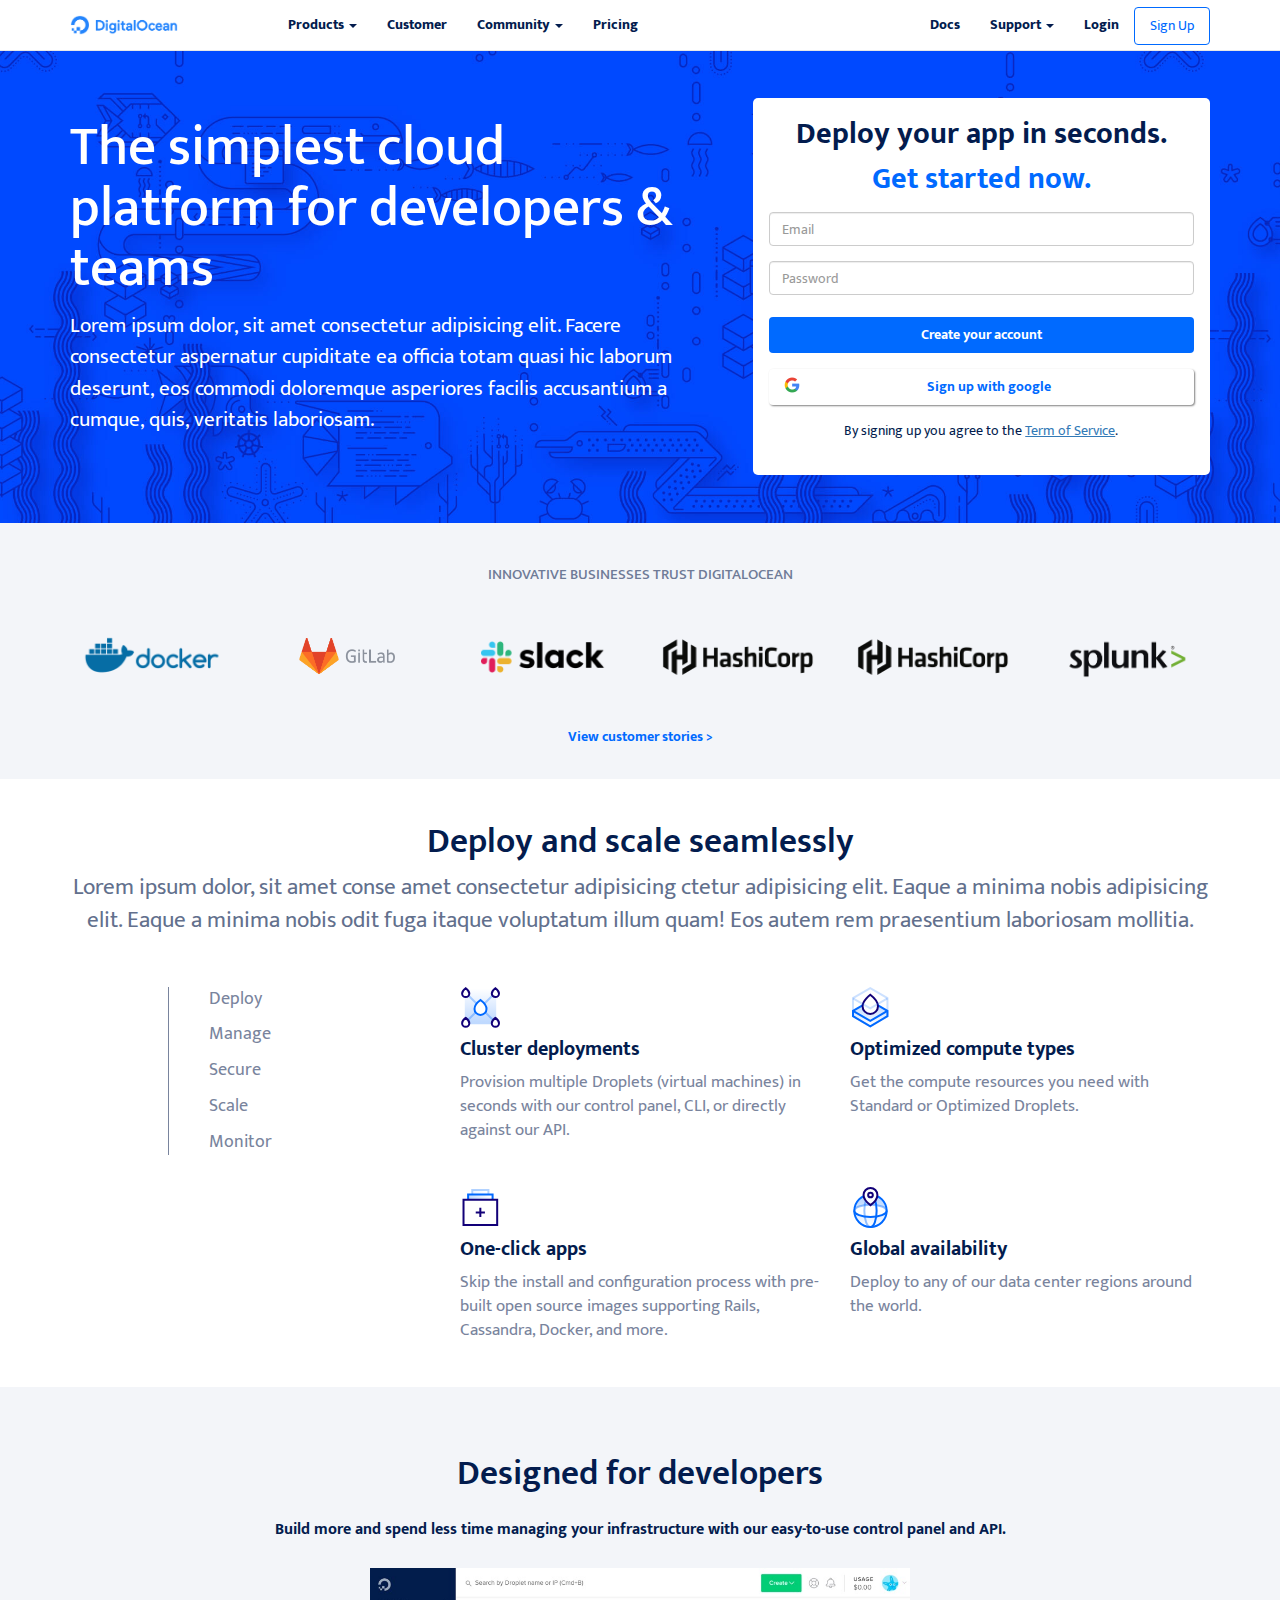
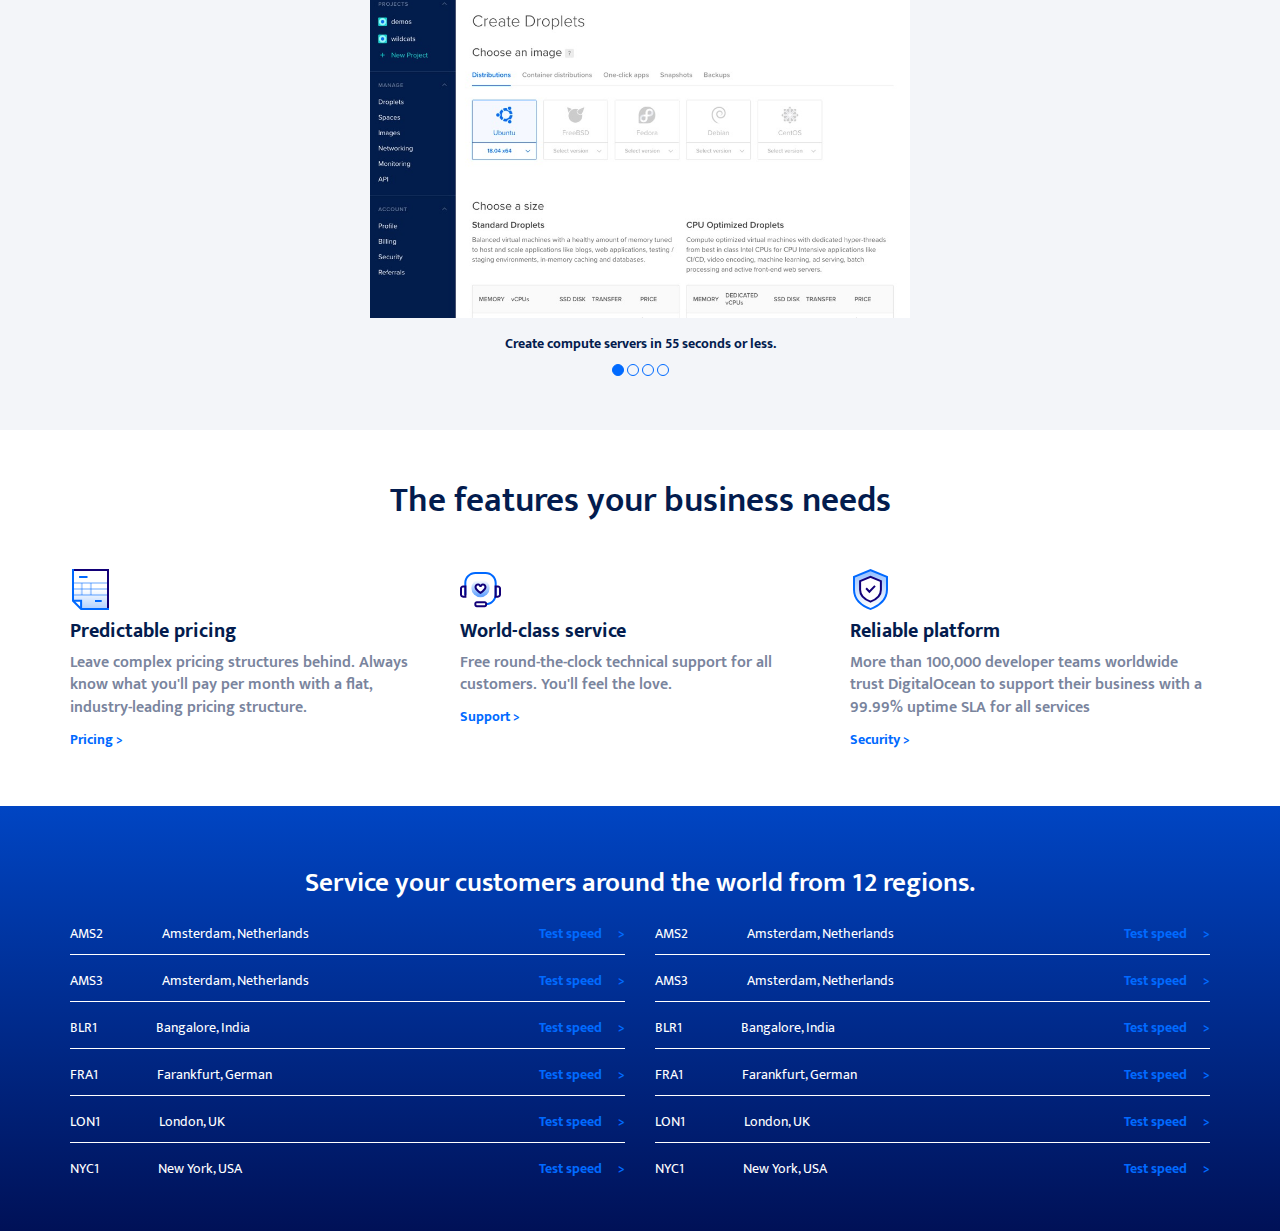
==== index-test.html @ f828090e "service table edit" ====
<!DOCTYPE html>
<html lang="en">
    <head>
        <meta charset="UTF-8">
        <meta http-equiv="X-UA-Compatible" content="IE=edge">
        <meta name="viewport" content="width=device-width, initial-scale=1.0">
        <!--google font-->
        <link rel="preconnect" href="https://fonts.gstatic.com">
        <link href="https://fonts.googleapis.com/css2?family=Mukta:wght@200;300;400;500;600;700;800&display=swap" rel="stylesheet">
        <!--font-awesome-->
        <link rel="stylesheet" href="https://cdnjs.cloudflare.com/ajax/libs/font-awesome/5.15.3/css/all.min.css" integrity="sha512-iBBXm8fW90+nuLcSKlbmrPcLa0OT92xO1BIsZ+ywDWZCvqsWgccV3gFoRBv0z+8dLJgyAHIhR35VZc2oM/gI1w==" crossorigin="anonymous" />
        <!-- Latest compiled and minified CSS -->
        <link rel="stylesheet" href="https://maxcdn.bootstrapcdn.com/bootstrap/3.3.7/css/bootstrap.min.css" integrity="sha384-BVYiiSIFeK1dGmJRAkycuHAHRg32OmUcww7on3RYdg4Va+PmSTsz/K68vbdEjh4u" crossorigin="anonymous">
        <!--css-->
        <link rel="stylesheet" href="./css/test.css">
        <title>test-ocean</title>
    </head>
    <body>
        <nav class="navbar navbar-default navbar-fixed-top">
            <div class="container">
              <!-- Brand and toggle get grouped for better mobile display -->
              <div class="navbar-header">
                <button type="button" class="navbar-toggle collapsed" data-toggle="collapse" data-target="#bs-example-navbar-collapse-1" aria-expanded="false">
                  <span class="sr-only">Toggle navigation</span>
                  <span class="icon-bar"></span>
                  <span class="icon-bar"></span>
                  <span class="icon-bar"></span>
                </button>
                <a class="navbar-brand" href="#">
                    <img src="./img/logo.png" alt="">
                </a>
              </div>
          
              <!-- Collect the nav links, forms, and other content for toggling -->
              <div class="collapse navbar-collapse" id="bs-example-navbar-collapse-1">
                <ul id="link-mid" class="nav navbar-nav">
                    <li class="dropdown">
                        <a href="#" class="dropdown-toggle" data-toggle="dropdown" role="button" aria-haspopup="true" aria-expanded="false">Products <span class="caret"></span></a>
                        <ul class="dropdown-menu">
                          <li><a href="#">Action</a></li>
                          <li><a href="#">Another action</a></li>
                          <li><a href="#">Something else here</a></li>
                          <li role="separator" class="divider"></li>
                          <li><a href="#">Separated link</a></li>
                          <li role="separator" class="divider"></li>
                          <li><a href="#">One more separated link</a></li>
                        </ul>
                      </li>
                  <li>
                      <a href="#">Customer</a>
                 </li>
                 <li class="dropdown">
                    <a href="#" class="dropdown-toggle" data-toggle="dropdown" role="button" aria-haspopup="true" aria-expanded="false">Community <span class="caret"></span></a>
                    <ul class="dropdown-menu">
                      <li><a href="#">Action</a></li>
                      <li><a href="#">Another action</a></li>
                      <li><a href="#">Something else here</a></li>
                      <li role="separator" class="divider"></li>
                      <li><a href="#">Separated link</a></li>
                      <li role="separator" class="divider"></li>
                      <li><a href="#">One more separated link</a></li>
                    </ul>
                  </li>
                  <li>
                      <a href="#">Pricing</a>
                  </li>
                  
                </ul>
                <form class="navbar-form navbar-left">
                  
                    
                </form>
                <ul class="nav navbar-nav navbar-right">
                  <li><a href="#">Docs</a></li>
                  <li class="dropdown">
                    <a href="#" class="dropdown-toggle" data-toggle="dropdown" role="button" aria-haspopup="true" aria-expanded="false">Support <span class="caret"></span></a>
                    <ul class="dropdown-menu">
                      <li><a href="#">Action</a></li>
                      <li><a href="#">Another action</a></li>
                      <li><a href="#">Something else here</a></li>
                      <li role="separator" class="divider"></li>
                      <li><a href="#">Separated link</a></li>
                    </ul>
                    <li><a href="#">Login</a></li>
                  </li>
                  <li>
                      <a class="btn my_btn" href="#">Sign Up</a>
                  </li>
                </ul>
              </div><!-- /.navbar-collapse -->
            </div><!-- /.container-fluid -->
          </nav>
        <!--/nav-->

         <!--jumbotron-->
        <div id="banner_home">
            <div class="container">
                <div class="row">
                    <div id="heading_jumbo" class="col-xs-12 col-sm-7">
                        <h1>The simplest cloud platform for developers & teams</h1>
                        <p>Lorem ipsum dolor, sit amet consectetur adipisicing elit. Facere consectetur aspernatur cupiditate ea officia totam quasi hic laborum deserunt, eos commodi doloremque asperiores facilis accusantium a cumque, quis, veritatis laboriosam.</p>
                    </div>
                    <div class="col-xs-12 col-sm-5">
                        <div class="small_form text-center">
                            <h4>Deploy your app in seconds.<br>
                                <span class="lgt_blue"> Get started now.</span>
                            </h4>
                        <form action="#" >
                          <div class="form-group">
                            <input type="email" class="form-control" id="exampleInputEmail1" placeholder="Email">
                          </div>
                          <div class="form-group">
                            <input type="password" class="form-control" id="exampleInputPassword1" placeholder="Password">
                          </div>
                          <div>
                            <a class="btn btn_form btn_account" href="#">Create your account</a>
                          </div>
                          <div>
                            <a class="btn btn_form btn_google" href="#"> 
                            <img src="./img/google-icon.png" alt="">Sign up with google</a>
                          </div>
                          <p>By signing up you agree to the <a href="#" class="term">Term of Service</a>.</p>
                        </form>
                        </div>
                    </div>
                </div>
            </div>
        </div>
        <!--/jumbotron-->

         <!--logos-->
        <div class="logo">
            <div class="container text-center">
              <h3>Innovative businesses trust DigitalOcean</h3>
              <div class="row">
                <div class="col-xs-6 col-md-2">
                  <img src="./img/docker.svg" alt="docker logo">
                </div>
                <div class="col-xs-6 col-md-2">
                  <img src="./img/gitlab.svg" alt="gitlab logo">
                </div>
                <div class="col-xs-6 col-md-2">
                  <img src="./img/slack.svg" alt="slack logo">
                </div>
                <div class="col-xs-6 col-md-2">
                  <img src="./img/hashicorp.svg" alt="hashicorp logo">
                </div>
                <div class="col-xs-6 col-md-2">
                  <img src="./img/hashicorp.svg" alt="hashicorp logo">
                </div>
                <div class="col-xs-6 col-md-2">
                  <img src="./img/splunk.svg" alt="gitlab logo">
                </div>
                <div class="col-xs-12">
                  <a class="lgt_blue">View customer stories &#62;</a>
                </div>
              </div> <!-- /.row -->
            </div> <!-- /.container -->
        </div> <!-- /.logos -->

    <!--/header-->

    <!--main-->

        <!--deploy-->
        <section class="container deploy">
            <h2 class="text-center">Deploy and scale seamlessly</h2>
            <p class="subhead text-center">Lorem ipsum dolor, sit amet conse amet consectetur adipisicing ctetur adipisicing elit. Eaque a minima nobis adipisicing elit. Eaque a minima nobis odit fuga itaque voluptatum illum quam! Eos autem rem praesentium laboriosam mollitia.</p>
            
              <div class="row">
                <div class="col-md-3 col-md-offset-1">
                  <div class="row">
                    <div class="col-xs-12 col-md-4">
                      <ul class="deploy_list">
                        <li>
                          <p>Deploy</p>
                        </li>
                        <li>
                          <p>Manage</p>
                        </li>
                        <li>
                          <p>Secure</p>
                        </li>
                        <li>
                          <p>Scale</p>
                        </li>
                        <li>
                          <p>Monitor</p>
                        </li>
                      </ul>
                     </div> <!--ul-->
                  </div>
                </div> <!--col4-->
                <div class="col-md-8 dep_four_content">
                    <div class="row">
                      <div class="col-xs-12 col-md-6 dep_four_item">
                        <img src="./img/cluster-deploy.svg" alt="cluster deploy"> 
                        <h5>Cluster deployments</h5>
                        <p>Provision multiple Droplets (virtual machines) in seconds with our control panel, CLI, or directly against our API.</p>
                      </div>
                      <div class="col-xs-12 col-md-6 dep_four_item">
                        <img src="./img/optimized-compute.svg" alt="optimmized computed"> 
                        <h5>Optimized compute types</h5>
                        <p>Get the compute resources you need with Standard or Optimized Droplets.</p>
                      </div>
                      <div class="col-xs-12 col-md-6 dep_four_item">
                        <img src="./img/one-click.svg" alt="one click apps"> 
                        <h5>One-click apps</h5>
                        <p>Skip the install and configuration process with pre-built open source images supporting Rails, Cassandra, Docker, and more.</p>
                      </div>
                      <div class="col-xs-12 col-md-6 dep_four_item">
                        <img src="./img/global.svg" alt="global">
                        <h5>Global availability</h5>
                        <p>Deploy to any of our data center regions around the world.</p>
                      </div>
                    </div>
                </div>
                 
                </div> <!-- /.row big-->
        </section>
        <!-- /.deploy-->

        <!--designers-->
        <div class="designer">
          <section class="container">
            <div class="text-center">
              <h2>Designed for developers</h2>
              <p class="subhead">Build more and spend less time managing your infrastructure with our easy-to-use control panel and API. 
              </p>
              <div class="chevron">
                <figure>
                  <span class="my_chevron chev_lft"><i class="fas fa-chevron-left"></i></span>
                  <img src="./img/slide.jpg" alt="screen-shot">
                  <span class="my_chevron chev_rgt"><i class="fas fa-chevron-right"></i></span>
                  <figcaption>
                       Create compute servers in 55 seconds or less.
                  </figcaption>
                </figure>
              </div>
              <div class="carousel_dots">
                <span class="dot dot_full"></span>
                <span class="dot"></span>
                <span class="dot"></span>
                <span class="dot"></span>
              </div>
            </div>
          </section>
        </div>
        <!-- /.designers-->

        <!--features-->
        <div class="feature_business">
          <section class="container">
            <h2>The features your business needs</h2>
            <div class="row">
              <div class="col-xs-12 col-sm-4 business_item">
                <img src="./img/pred-pricing.svg" alt="pricing">
                <h5>Predictable pricing</h5>
                <p>Leave complex pricing structures behind. Always know what you'll pay per month with a flat, industry-leading pricing structure.</p>
                <a class="lgt_blue">Pricing &#62;</a>
              </div>
              <div class="col-xs-12 col-sm-4 business_item">
                <img src="./img/world-class.svg" alt="support">
                <h5>World-class service</h5>
                <p>Free round-the-clock technical support for all customers. You'll feel the love.</p>
                <a class="lgt_blue">Support &#62;</a>
              </div>
              <div class="col-xs-12 col-sm-4 business_item">
                <img src="./img/reliable-platform.svg" alt="shield">
                <h5>Reliable platform</h5>
                <p>More than 100,000 developer teams worldwide trust DigitalOcean to support their business with a 99.99% uptime SLA for all services</p>
                <a class="lgt_blue">Security &#62;</a>
              </div>
            </div>
          </section>
        </div>
        <!--features-->

        <!--service-->
        <div class="service_table">
          <h2 class="text-center">Service your customers around the world from 12 regions.</h2>
          <section class="container">
            <div class="row">
              <div class="col-xs-12 col-md-6"> 
                  <div class="line_table">
                    <p>Ams2</p>
                    <p>Amsterdam, Netherlands</p>
                    <a href="#" class="lgt_blue">Test speed<span class="padd_left_16">&#62;</span></a>
                </div>
                <div class="line_table">
                  <p>Ams3</p>
                  <p>Amsterdam, Netherlands</p>
                  <a href="#" class="lgt_blue">Test speed<span class="padd_left_16">&#62;</span></a>
                </div>
                <div class="line_table">
                  <p>blr1</p>
                  <p>Bangalore, India</p>
                  <a href="#" class="lgt_blue">Test speed<span class="padd_left_16">&#62;</span></a>
                </div>
                <div class="line_table">
                  <p>fra1</p>
                  <p>Farankfurt, German</p>
                  <a href="#" class="lgt_blue">Test speed<span class="padd_left_16">&#62;</span></a>
                </div>
                <div class="line_table">
                  <p>lon1</p>
                  <p>London, UK</p>
                  <a href="#" class="lgt_blue">Test speed<span class="padd_left_16">&#62;</span></a>
                </div>
                <div class="line_table">
                  <p>nyc1</p>
                  <p>New York, USA</p>
                  <a href="#" class="lgt_blue">Test speed<span class="padd_left_16">&#62;</span></a>
                </div>
              </div> <!--col table-->
              <div class="col-xs-12 col-md-6"> 
                  <div class="line_table second_table">
                      <p>Ams2</p>
                      <p>Amsterdam, Netherlands</p>
                      <a href="#" class="lgt_blue">Test speed<span class="padd_left_16">&#62;</span></a>
                  </div>
                  <div class="line_table">
                    <p>Ams3</p>
                    <p>Amsterdam, Netherlands</p>
                    <a href="#" class="lgt_blue">Test speed<span class="padd_left_16">&#62;</span></a>
                  </div>
                  <div class="line_table">
                    <p>blr1</p>
                    <p>Bangalore, India</p>
                    <a href="#" class="lgt_blue">Test speed<span class="padd_left_16">&#62;</span></a>
                  </div>
                  <div class="line_table">
                    <p>fra1</p>
                    <p>Farankfurt, German</p>
                    <a href="#" class="lgt_blue">Test speed<span class="padd_left_16">&#62;</span></a>
                  </div>
                  <div class="line_table">
                    <p>lon1</p>
                    <p>London, UK</p>
                    <a href="#" class="lgt_blue">Test speed<span class="padd_left_16">&#62;</span></a>
                  </div>
                  <div class="line_table">
                    <p>nyc1</p>
                    <p>New York, USA</p>
                    <a href="#" class="lgt_blue">Test speed<span class="padd_left_16">&#62;</span></a>
                  </div>
            </div> <!--col table-->
            </div> <!-- /.row-->
          </section> <!-- section container-->
        </div>  <!-- ./service -->

        <!--development-->
        <section>
            
        </section>
        <!--development-->

         <!--last cta-->
        <section>
            
        </section>
        <!--lat cta-->

    <!--main-->
    
    <!--footer-->
        <section>
         
        </section>
    <!--footer-->
        
        <!-- jQuery (necessary for Bootstrap's JavaScript plugins) -->
        <script src="https://ajax.googleapis.com/ajax/libs/jquery/1.12.4/jquery.min.js"></script>
        <!-- Latest compiled and minified JavaScript -->
        <script src="https://maxcdn.bootstrapcdn.com/bootstrap/3.3.7/js/bootstrap.min.js" integrity="sha384-Tc5IQib027qvyjSMfHjOMaLkfuWVxZxUPnCJA7l2mCWNIpG9mGCD8wGNIcPD7Txa" crossorigin="anonymous"></script>
    </body>
</html>
---- css/test.css ----
body {
    font-family: 'Mukta', sans-serif;
}
/*nav bar*/
.navbar-default {
    background-color: #ffffff;
    /* border-color: #031C4E; debug */
    color: #031C4E;
    font-weight: 800;
}
.navbar-default .navbar-nav>li>a {
    color: #031C4E;
}
.navbar-nav {
    margin: 0 0;
}
.navbar-brand img {
    height: 100%;
}
#link-mid {
    margin-left: 0; /*soluzine da rivedere*/
}
/* repeted in @media query to get hamburger icon styled */
.navbar-fixed-bottom .navbar-collapse, .navbar-fixed-top .navbar-collapse {
    max-height: 540px;
}
.navbar-default .navbar-toggle .icon-bar {
    background-color: #006AFF;
}
.navbar-default .navbar-toggle {
    border-color: transparent;
}
/* button nav-bar */
.btn {
    color: #006AFF !important;
    border: 1px solid #006AFF;
    padding: 8px 15px !important;
    margin-top: 7px;
}
/*jumbotron*/
#banner_home {
    height: 100%;
    padding: 48px 0;
    margin-top: 50px;
    background-image: url('../img/bg-banner-home.jpg');
    background-position: center;
    background-size: cover;
}
/* small form */
.small_form {      
    /* height: 375px; debug*/
    border-radius: 5px;
    padding: 4px 16px 24px;
    background-color: #ffffff;
    color: #031C4E;
}
.small_form h4 {
    font-size: 30px;
    font-weight: 700;
    line-height: 150%;
}
.small_form img {
    height: 16px;
    float: left;
}
.btn_form {
    width: 100%;
    font-weight: 700;
    border: 0;
}
.btn_account {
    background-color: #006AFF;
    color: #ffffff !important;
}
.btn_google {
    margin: 16px 0;
    color: #636363;
    box-shadow: 1px 1px 2px gray;
}
.lgt_blue {
    font-weight: 700;
    color: #006AFF;
}
.term {
    text-decoration: underline;
}
/*title jumbotron*/
#heading_jumbo {
    color: #ffffff;
}
#heading_jumbo h1{
    font-size: 40px;
}
#heading_jumbo p {
    font-size: 20px;
}
/*logos area*/
.logo {
    background-color: #F3F5F9;
}
.logo h3 {
    font-size: 15px;
    letter-spacing: 1%;
    padding: 24px 0;
    text-transform: uppercase;
    color: #6F7B97;
}
.logo .container .row a {
    display: block;
    padding: 32px 0;
}

/*MAIN*/

/* Deploy area */
.deploy h2 {
    padding-top: 24px;
    color: #031C4E;
    font-size: 35px;
    font-weight: 600;
}
p.subhead {
    color: #62708D;
    font-size: 19px;
}
/* deploy list */
.deploy_list {
    margin-top: 40px;
    list-style: none;
    border-left: 1px solid #79849D;
    /* margin-left: -40px; */
}
.deploy_list p {
    font-size: 18px;
    color: #79849D;
}
/* dep four content */
.dep_four_content {
    margin-top: 40px;
}
.dep_four_item {
    min-height: 200px;
}
.dep_four_item h5{
    font-size: 18px;
    font-weight: 700;
    color: #031C4E;
}
.dep_four_item p{
    font-size: 14px;
    color: #79849D;
}

/* designers */
.designer {
    background-color: #F3F5F9;
    padding: 48px 0;
}
.designer h2 {
    padding: 24px 0;
    color: #031C4E;
    font-size: 35px;
    font-weight: 600;
}
.designer img {
    height: 200px;
    margin-bottom: 16px;
}
.designer p {
    padding-bottom: 80px;
    color: #031C4E;
    font-weight: 700;
}
.designer figcaption {
    color: #031C4E;
    font-weight: 700;
    padding-bottom: 80px;
}
.dot {
    display: none;
}
/* .dot {
    display: inline-block;
    height: 12px;
    width: 12px;
    border: 1px solid #006AFF;
    border-radius: 50%;;
}
.dot_full {
    background-color: #006AFF;
} */
/* chevron */
.my_chevron {
    display: none;
}
/*FEATURE BUSINESS AREA*/
.feature_business {
    padding: 32px 0;
}
.feature_business h2 {
    text-align: center;
    margin-bottom: 24px;
    color: #031C4E;
    font-size: 35px;
    font-weight: 600;
}
.feature_business h5 {
    font-size: 18px;
    font-weight: 700;
    color: #031C4E;
}
.feature_business p{
    font-size: 14px;
    font-weight: 600;
    color: #79849D;
}
.business_item {
    margin: 24px 0;
}
/* SERVICE TABLE AREA */
.service_table {
    /*height: 800px;  debug */
    padding: 42px 0;
    background: linear-gradient(#0045C3, #001157);
}
.service_table h2 {
    color: #ffffff;
    font-size: 27px;
    font-weight: 600;
}
.line_table {
    color: #ffffff;
    border-bottom: 1px solid #ffffff;
    margin-top: 16px;
}
.line_table p {
    display: inline-block;
}
.line_table p:first-child {
    text-transform: uppercase;
    margin-right: 10%; 
}
.line_table a {
    float: right;
}
.line_table a:hover {
    text-decoration: none;
    color: #ffffff;
    border-bottom: 1px solid #ffffff;
}
.padd_left_16 {
    padding-left: 16px;
}
.line_table:last-child {
    border-bottom: 0;
}
.second_table {
    margin-top: 48px;
}



/* Small devices (tablets, 768px and up) */ 
@media screen and (min-width:768px) {
    
} 

/* Medium devices (desktops, 992px or less) */
@media screen and (min-width:769px) and (max-width:992px) {
    /*copy-paste*/
    .navbar-header {
        float: none;
    }
    .navbar-left,.navbar-right {
        float: none !important;
    }
    .navbar-toggle {
        display: block;
    }
    .navbar-collapse {
        border-top: 1px solid transparent;
        box-shadow: inset 0 1px 0 rgba(255,255,255,0.1);
    }
    .navbar-fixed-top {
		top: 0;
		border-width: 0 0 1px;
	}
    .navbar-collapse.collapse {
        display: none!important;
    }
    .navbar-nav {
        float: none!important;
		margin-top: 7.5px;
	}
	.navbar-nav>li {
        float: none;
    }
    .navbar-nav>li>a {
        padding-top: 10px;
        padding-bottom: 10px;
    }
    .collapse.in{
  		display:block !important;
	}
    /*copy-paste*/
    /* my_edit */
    .navbar-fixed-bottom .navbar-collapse, .navbar-fixed-top .navbar-collapse {
        max-height: 540px;
    }
    .navbar-default .navbar-toggle .icon-bar {
        background-color: #006AFF;
    }
    .navbar-default .navbar-toggle {
        border-color: transparent;
    }
    #heading_jumbo h1{
        font-size: 40px;
        line-height: 150%;
    }
    #heading_jumbo p {
        font-size: 21px;
        line-height: 150%;
    }
    /*logo area heading*/
    .logo h3 {
        font-size: 17px;
        /* letter-spacing: 1% !important; non funziona */
    }
    /*MAIN*/

    /* Deploy area */
    .deploy h2 {
        font-size: 41px;
    }
    .deploy p.subhead {
        font-size: 23px;
    }
    .dep_four_item h5{
        font-size: 20px;
    }
    .dep_four_item p{
        font-size: 17px;
    }
    /*designer area*/
    .designer h2 {
        font-size: 41px;
    }
    .designer img {
        height: 300px;
    }
    .designer p {
        font-size: 23px;
    }
    .dot {
        display: inline-block;
        height: 12px;
        width: 12px;
        border: 1px solid #006AFF;
        border-radius: 50%;;
    }
    .dot_full {
        background-color: #006AFF;
    } 
    /* chevron */
    .my_chevron {
        display: inline-block;
        font-size: 32px;
    }
    .chev_lft {
        color:  #79849D;
        margin-right: 16px;
    }
    .chev_rgt {
        color: #031C4E;
        margin-left: 16px;
    }
    /*FEATURE BUSINESS AREA*/
    .feature_business h2 {
        font-size: 41px;
    }
    .feature_business h5 {
        font-size: 20px;
    }
    .feature_business p{
        font-size: 16px;
    }
}

/* Large devices (large desktops, 1200px and up) */
@media screen and (min-width:993px)  {

    #heading_jumbo h1{
        font-size: 55px;
    }
    #heading_jumbo p {
        font-size: 21px;
        line-height: 150%;
    }
    #link-mid {
        margin-left: 80px; /*soluzine da rivedere*/
    }
     /*logo area heading*/
     .logo h3 {
        font-size: 15px;
        /* letter-spacing: 2% !important; non funziona */   
    }
    /*MAIN*/

    /* Deploy area */
    .deploy h2 {
        font-size: 35px;
    }
    .deploy p.subhead {
        font-size: 23px;
    }
    .dep_four_item h5{
        font-size: 20px;
    }
    .dep_four_item p{
        font-size: 17px;
        color: #79849D;
    }
    /*designer area*/
    .designer h2 {
        padding: 0;
        font-size: 35px;
    }
    .designer img {
        height: 350px;
    }
    .designer p {
        padding: 16px;
        font-size: 16px;
    }
    .dot {
        display: inline-block;
        height: 12px;
        width: 12px;
        border: 1px solid #006AFF;
        border-radius: 50%;;
    }
    .dot_full {
        background-color: #006AFF;
    } 
    /* chevron */
    .my_chevron {
        display: inline-block;
        font-size: 36px;
    }
    .chev_lft {
        color:  #79849D;
        margin-right: 16px;
    }
    .chev_rgt {
        color: #031C4E;
        margin-left: 16px;
    }
    .designer figcaption {
        padding-bottom: 8px;
    }
    /*FEATURE BUSINESS AREA*/
    .feature_business h2 {
        font-size: 35px;
    }
    .feature_business h5 {
        font-size: 20px;
    }
    .feature_business p{
        font-size: 16px;
    }
    /* SERVICE TABLE AREA */
    .second_table {
    margin-top: 16px;
}
}
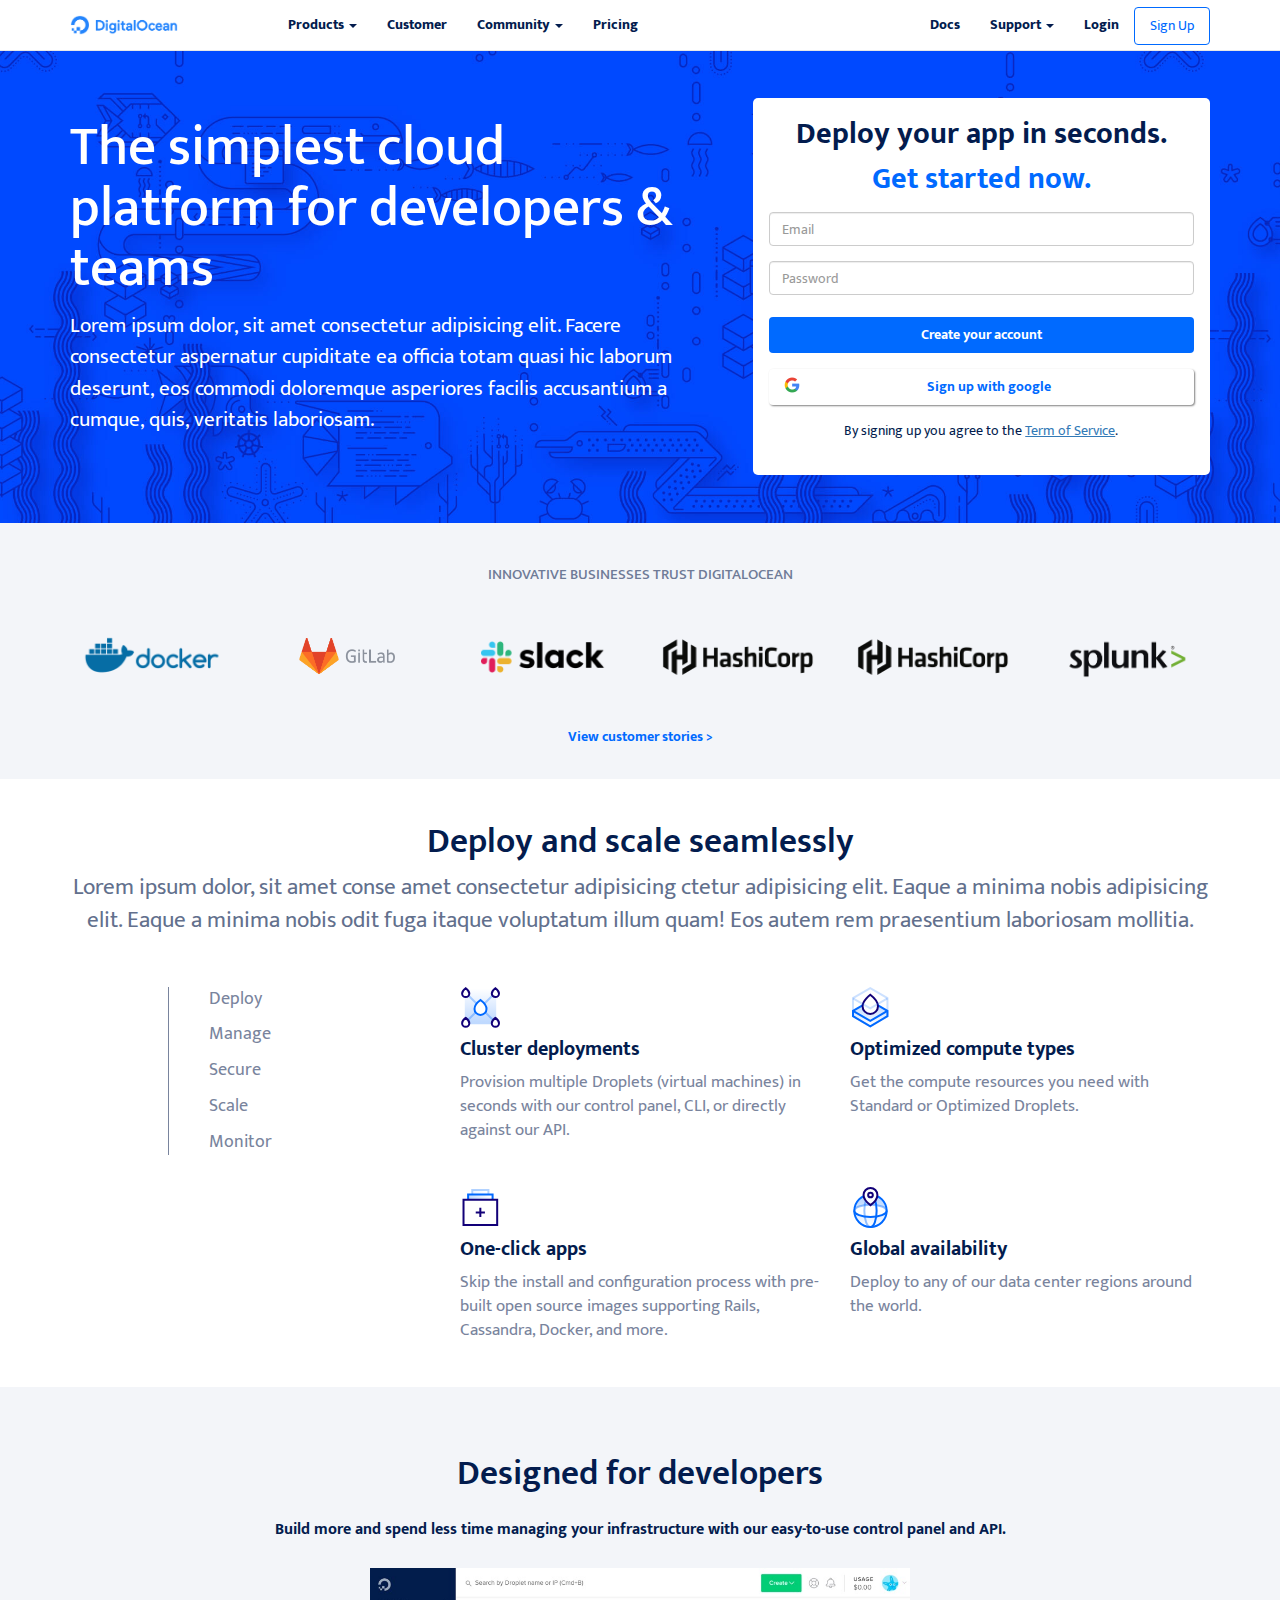
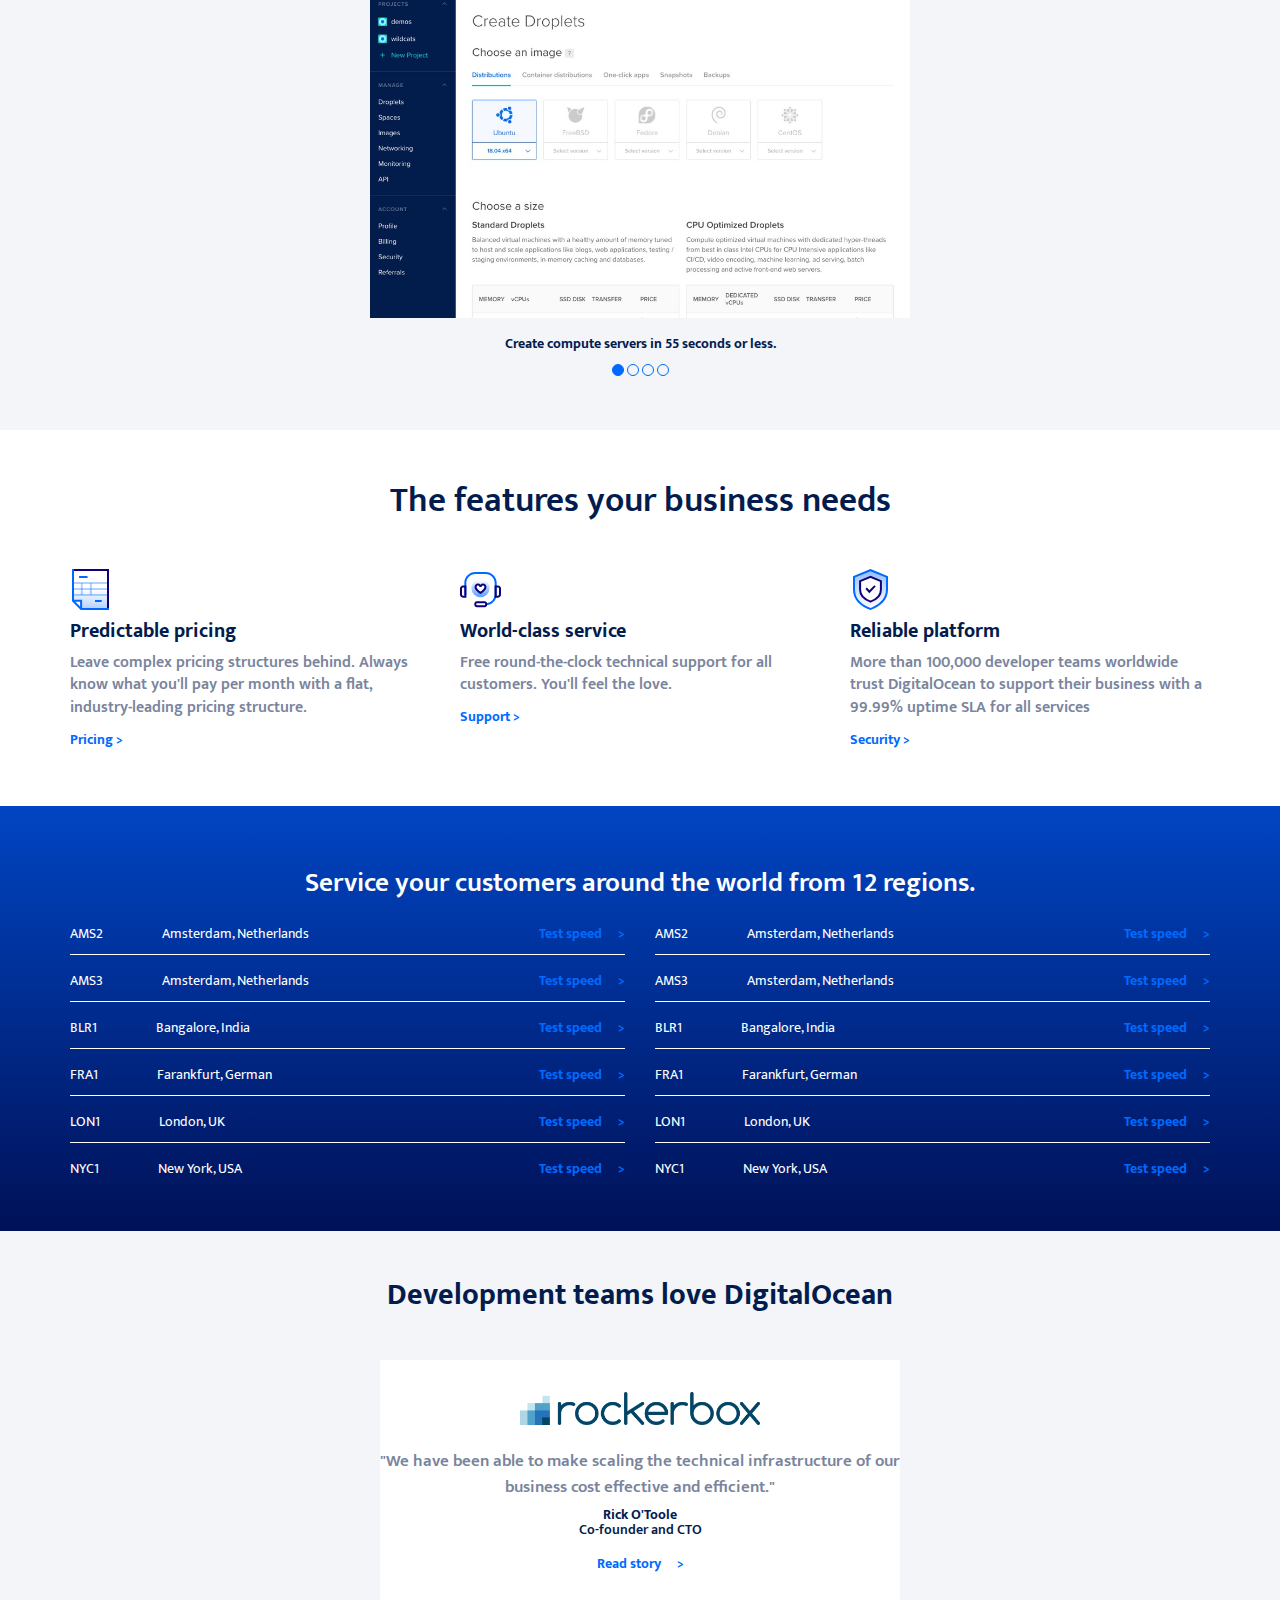
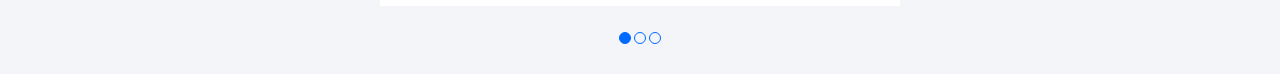
==== commit ed57d159: "development area chevron ok" ====
--- a/index-test.html
+++ b/index-test.html
@@ -350,10 +350,28 @@
         </div>  <!-- ./service -->
 
         <!--development-->
-        <section>
-            
+        <section class="development text-center">
+            <h2>Development teams love DigitalOcean</h2>
+            <div class="chevron">
+              <span class="my_chevron chev_lft"><i class="fas fa-chevron-left"></i></span>
+              <div class="square_w">
+                <img src="./img/rockerbox.png" alt="rockerbox logo">
+                <p class="cit">"We have been able to make scaling the technical infrastructure of our business cost effective and efficient."</p>
+                <p class="name"><strong>Rick O'Toole</strong></p>
+                <p class="role">Co-founder and CTO</p>
+                <a class="lgt_blue">Read story<span class="padd_left_16">&#62;</span></a>
+              </div>
+              <span class="my_chevron chev_rgt"><i class="fas fa-chevron-right"></i></span>
+            </div>
+            <div class="carousel_dots">
+              <span class="dot dot_full"></span>
+              <span class="dot"></span>
+              <span class="dot"></span>
+            </div>
         </section>
         <!--development-->
+
+ 
 
          <!--last cta-->
         <section>
--- a/css/test.css
+++ b/css/test.css
@@ -257,6 +257,66 @@
 .second_table {
     margin-top: 48px;
 }
+/* DEVELOPMENT */
+.development {
+    background-color: #F3F5F9; 
+}
+.development h2 {
+    font-size: 30px;
+    font-weight: 700;
+    color: #031C4E;
+    margin: 0;
+    padding: 48px 0;
+}
+.development .chevron {
+    margin: 0 auto;
+    display: inline-block;
+    vertical-align: middle;
+}
+.square_w {
+    width: 250px;
+    padding: 32px 0;
+    background-color: #ffffff;
+    display: inline-block;
+    vertical-align: middle;
+}
+.development img {
+    width: 240px;
+    margin-bottom: 24px;
+}
+.development p.cit {
+    font-size: 17px;
+    line-height: 150%;
+    font-weight: 600;
+    color: #79849D;
+}
+.development p.name {
+    color: #031C4E;
+    line-height: 10px;
+}
+.development p.role {
+    font-size: 14px;
+    color: #031C4E;
+    font-weight: 600;
+    line-height: 0;
+}
+.development a.lgt_blue {
+    display: block;
+    margin-top: 24px;
+}
+.development .carousel_dots {
+    padding: 24px 0;
+}
+.development .dot {
+    display: inline-block;
+    height: 12px;
+    width: 12px;
+    border: 1px solid #006AFF;
+    border-radius: 50%;
+}
+.dot_full {
+    background-color: #006AFF;
+} 
 
 
 
@@ -384,6 +444,10 @@
     .feature_business p{
         font-size: 16px;
     }
+    /* DEVELOPMENT */
+    .square_w {
+        width: 350px;
+    }
 }
 
 /* Large devices (large desktops, 1200px and up) */
@@ -437,7 +501,7 @@
         height: 12px;
         width: 12px;
         border: 1px solid #006AFF;
-        border-radius: 50%;;
+        border-radius: 50%;
     }
     .dot_full {
         background-color: #006AFF;
@@ -471,5 +535,9 @@
     /* SERVICE TABLE AREA */
     .second_table {
     margin-top: 16px;
-}
+    }
+      /* DEVELOPMENT */
+      .square_w {
+        width: 520px;
+    }
 }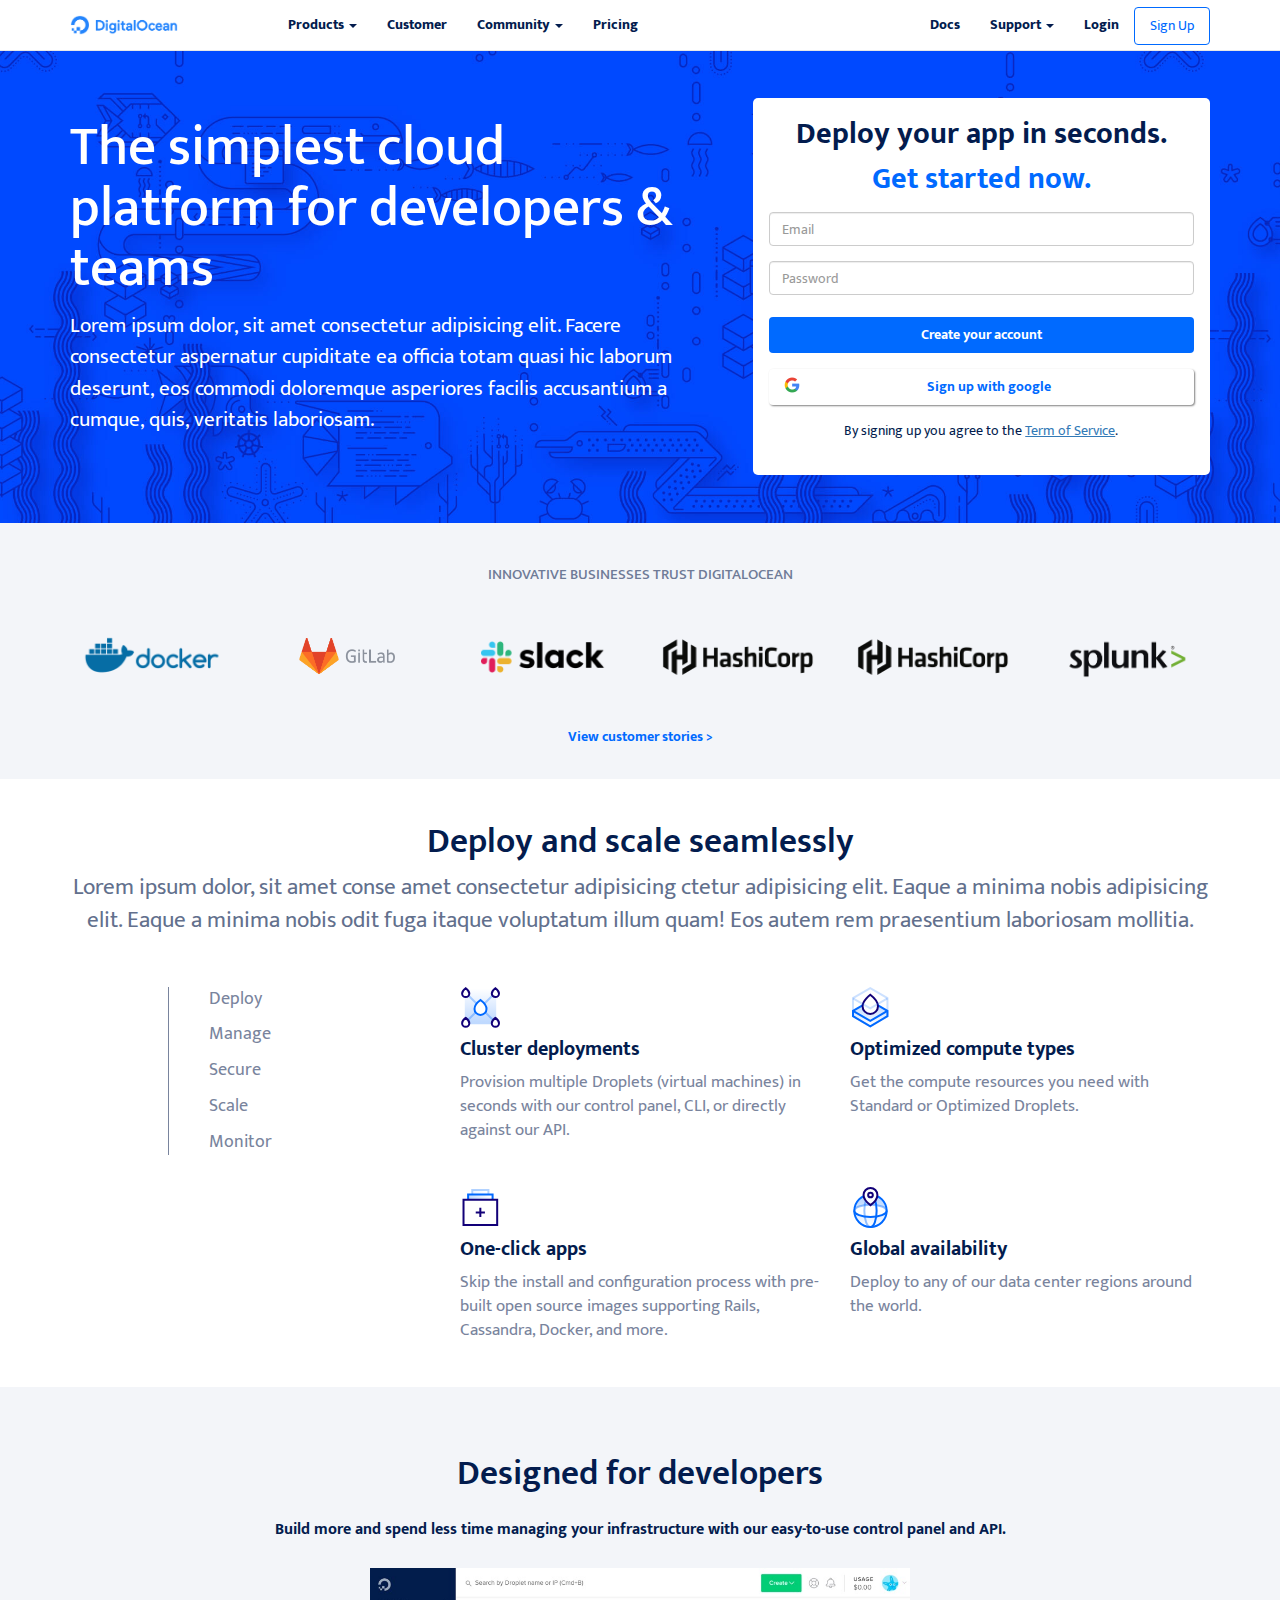
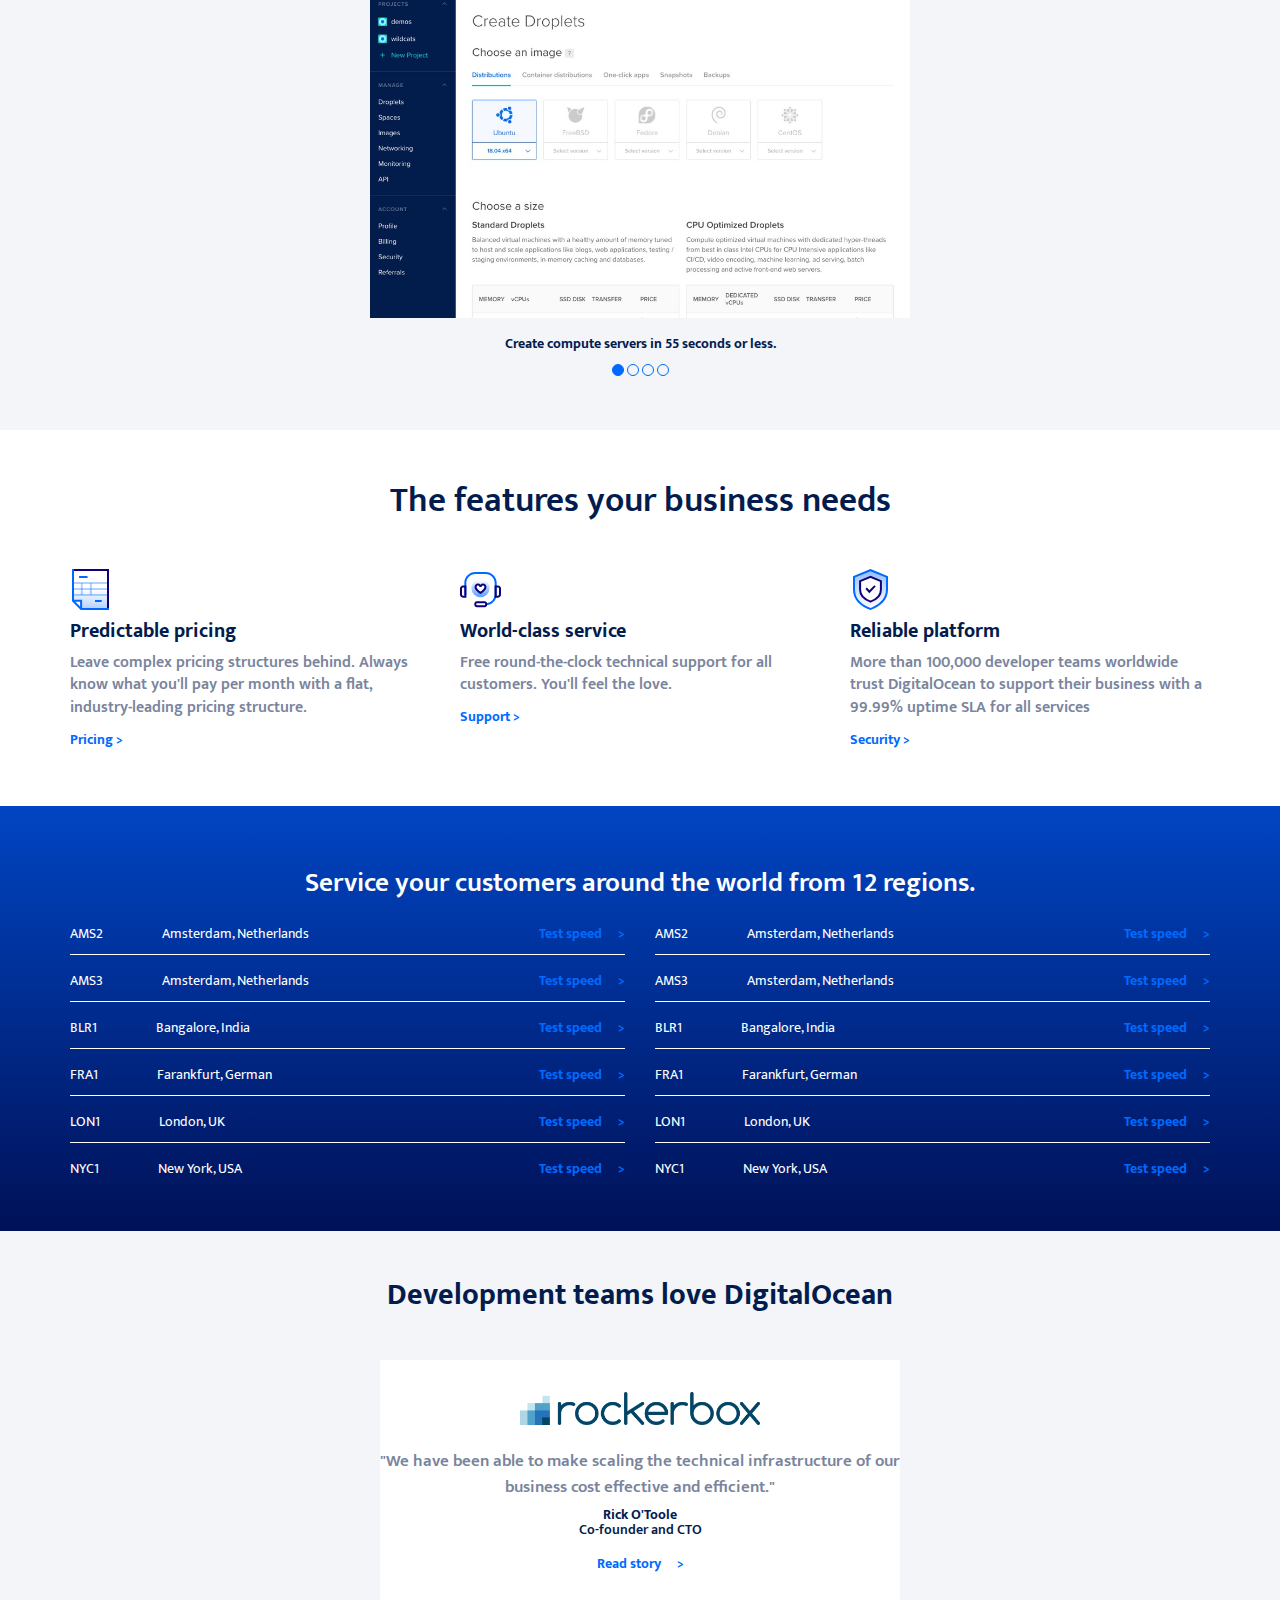
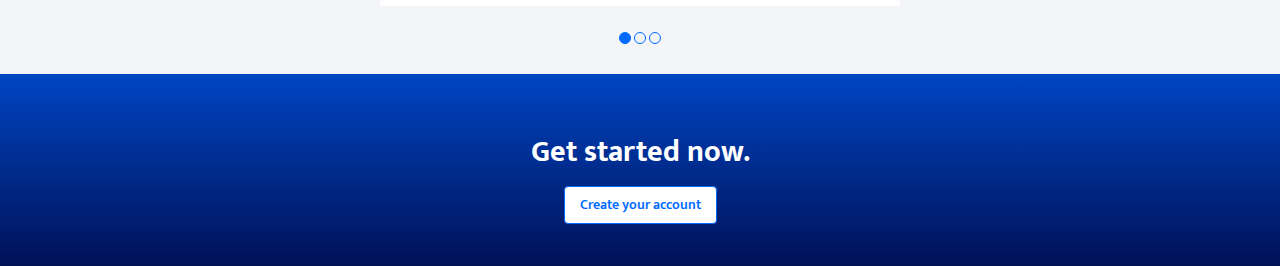
==== commit 6449bd4f: "last cta index ok" ====
--- a/index-test.html
+++ b/index-test.html
@@ -359,7 +359,7 @@
                 <p class="cit">"We have been able to make scaling the technical infrastructure of our business cost effective and efficient."</p>
                 <p class="name"><strong>Rick O'Toole</strong></p>
                 <p class="role">Co-founder and CTO</p>
-                <a class="lgt_blue">Read story<span class="padd_left_16">&#62;</span></a>
+                <a href="#" class="lgt_blue">Read story<span class="padd_left_16">&#62;</span></a>
               </div>
               <span class="my_chevron chev_rgt"><i class="fas fa-chevron-right"></i></span>
             </div>
@@ -371,11 +371,10 @@
         </section>
         <!--development-->
 
- 
-
          <!--last cta-->
-        <section>
-            
+        <section class="last_cta text-center">
+            <h2>Get started now.</h2>
+            <a class="btn my_cta" href="#">Create your account</a>
         </section>
         <!--lat cta-->
 
--- a/css/test.css
+++ b/css/test.css
@@ -304,6 +304,10 @@
     display: block;
     margin-top: 24px;
 }
+.development a.lgt_blue:hover {
+    text-decoration: none;
+    color: #031C4E;
+}
 .development .carousel_dots {
     padding: 24px 0;
 }
@@ -317,7 +321,21 @@
 .dot_full {
     background-color: #006AFF;
 } 
-
+/* LAST CTA */
+.last_cta {
+    padding: 42px 0;
+    background: linear-gradient(#0045C3, #001157);
+}
+.last_cta h2 {
+    font-size: 30px;
+    font-weight: 700;
+    color: #fff;
+}
+.my_cta {
+    background-color: #fff;
+    color: #006AFF;
+    font-weight: 600;
+}
 
 
 /* Small devices (tablets, 768px and up) */ 
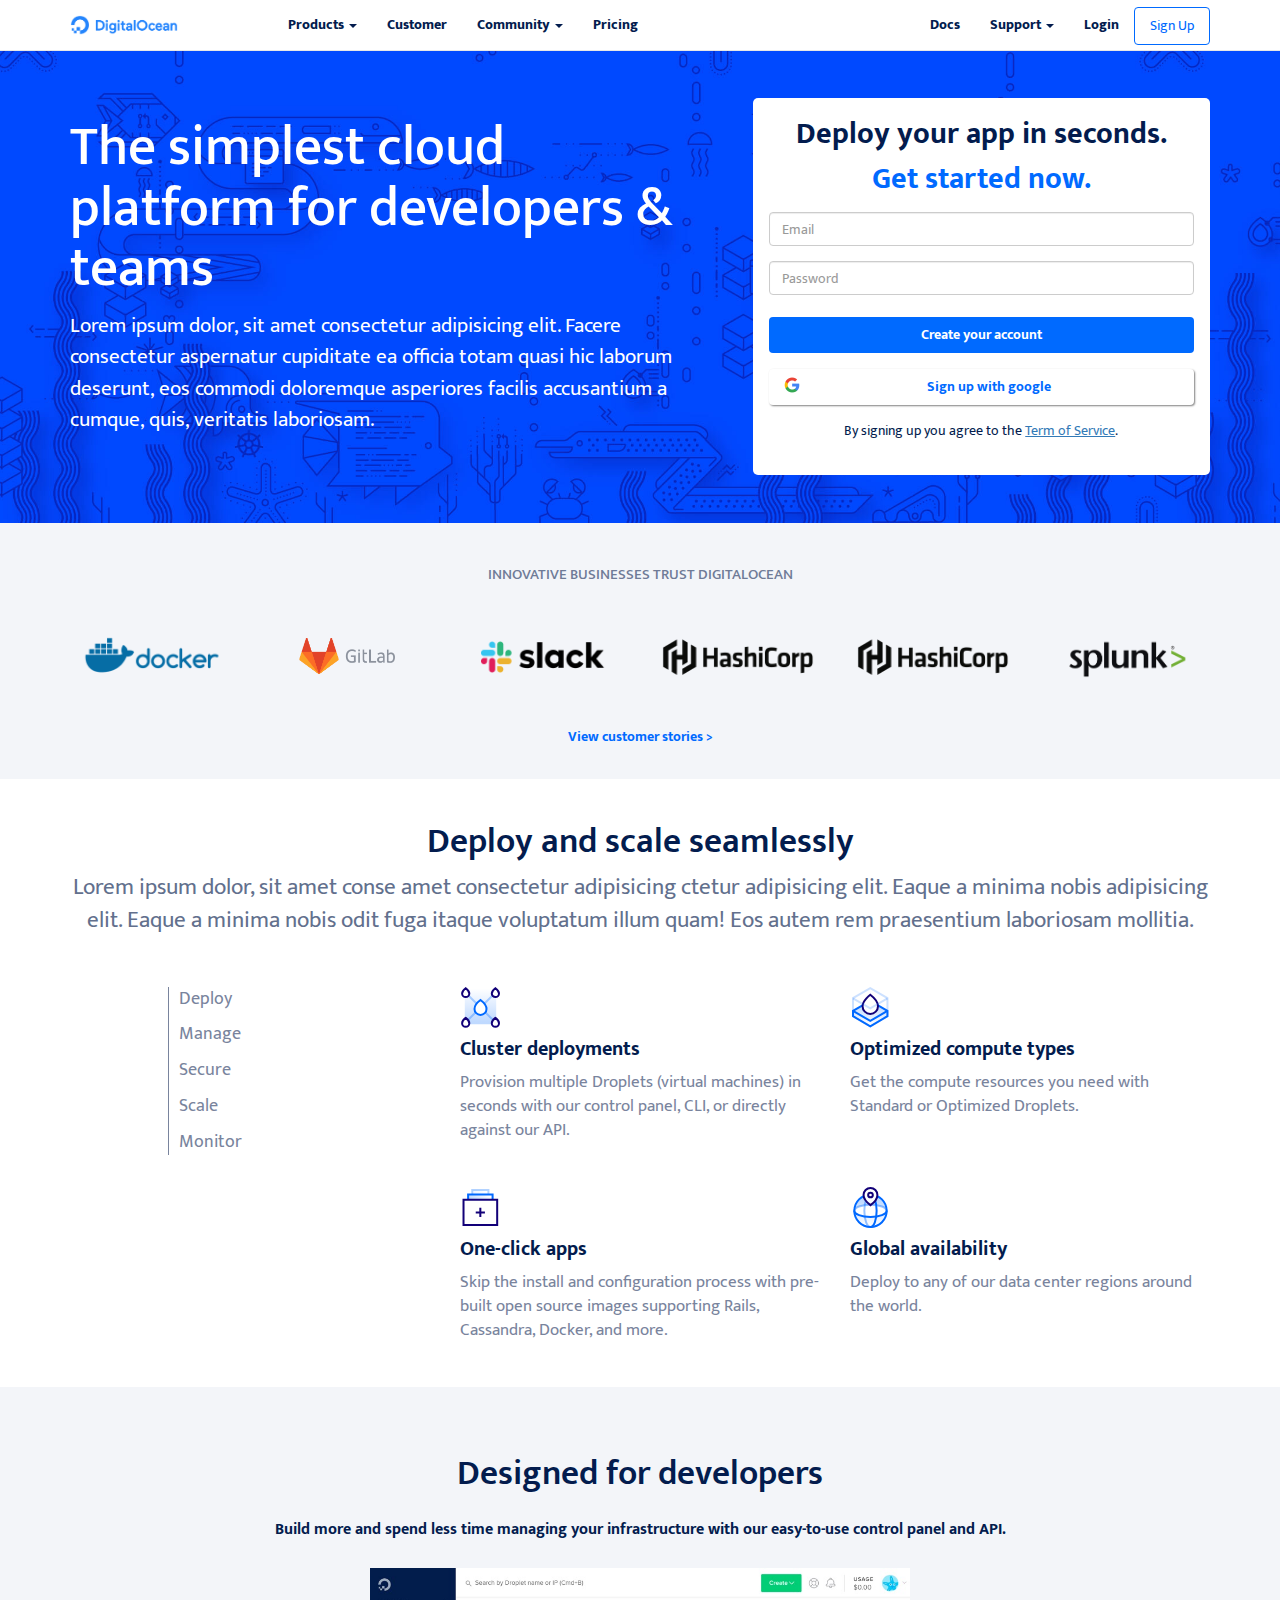
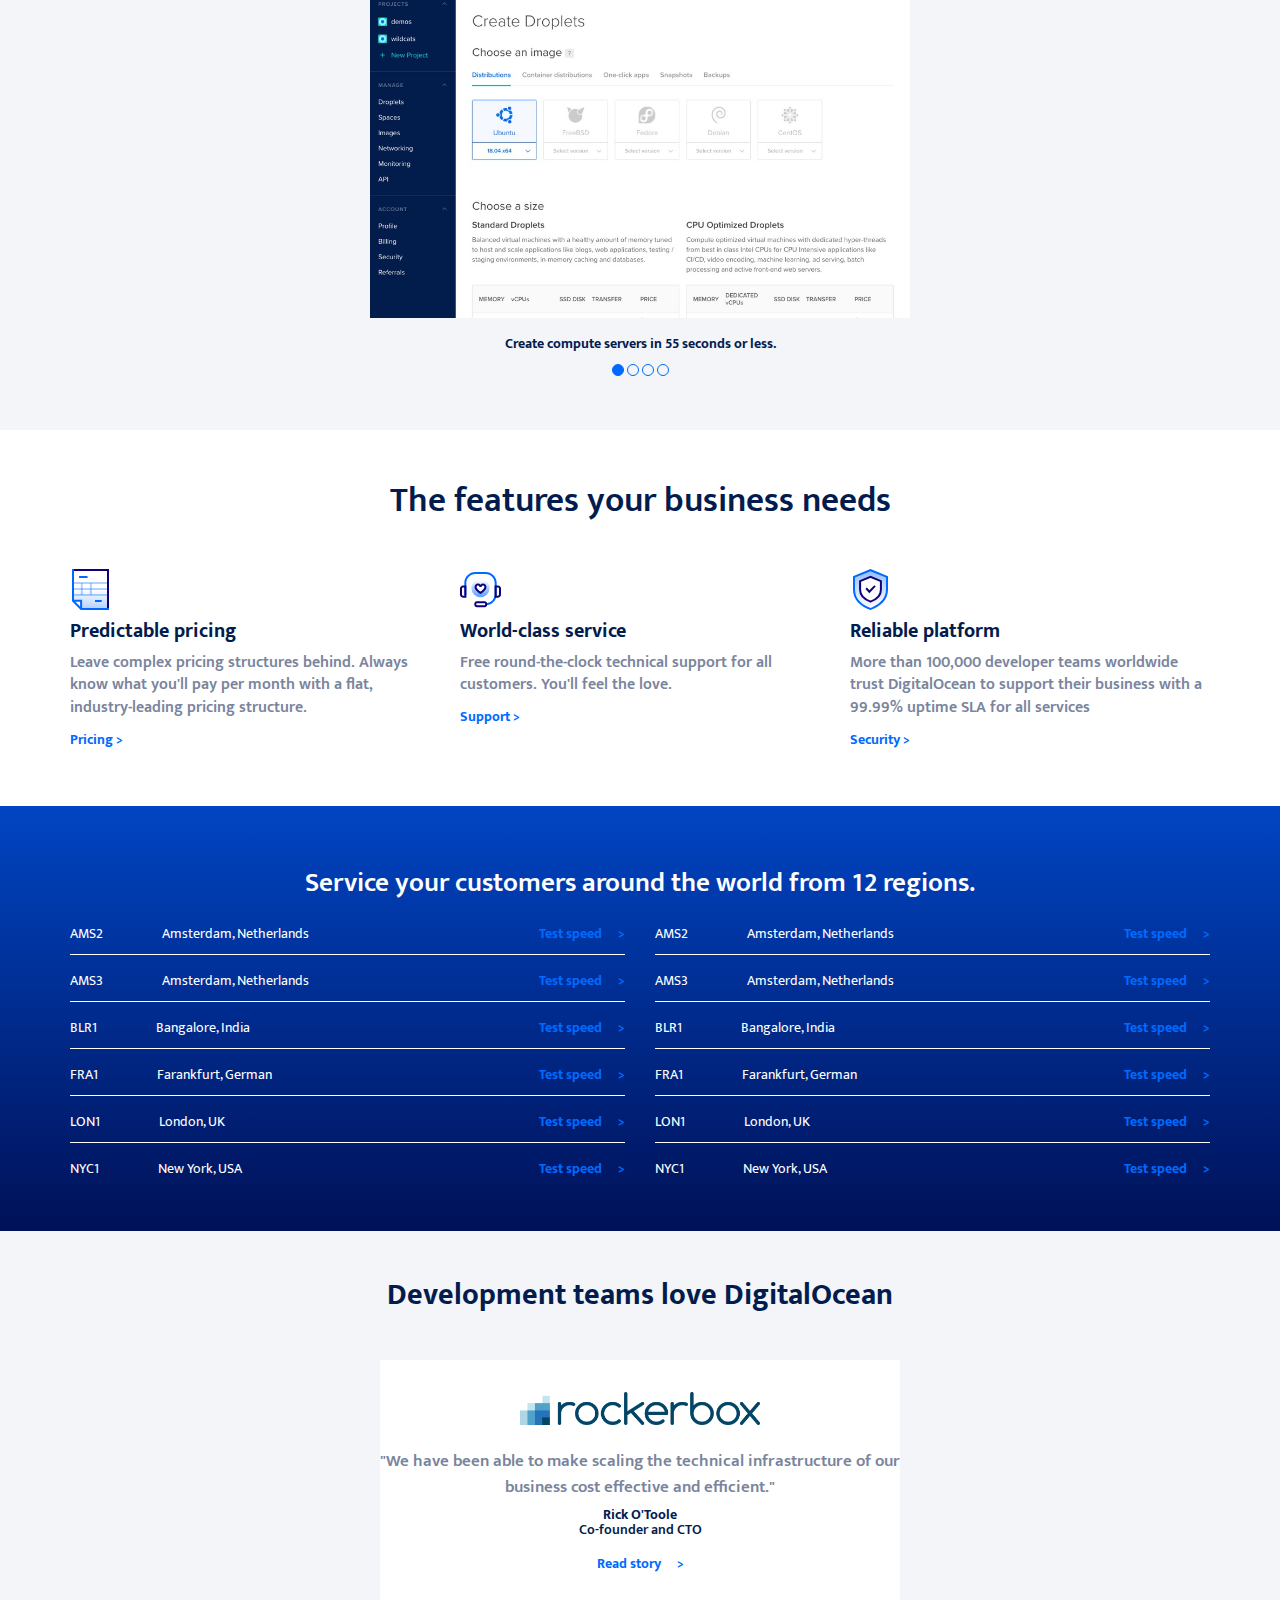
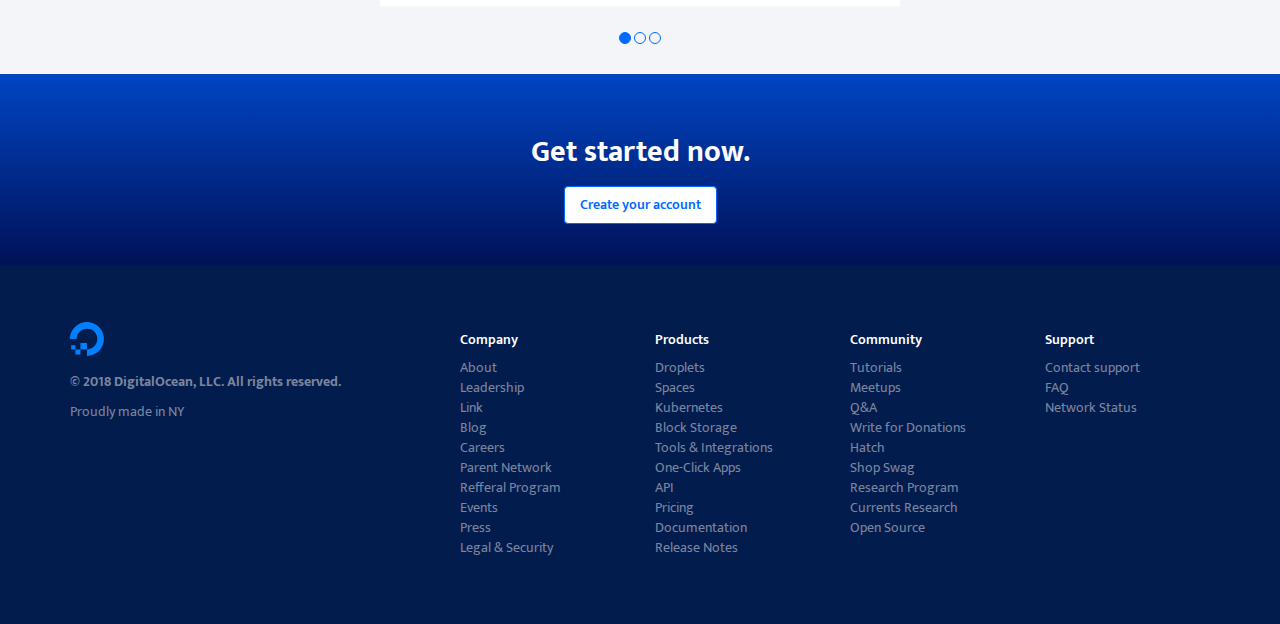
==== commit b56b3f89: "footer ok in test" ====
--- a/index-test.html
+++ b/index-test.html
@@ -381,8 +381,152 @@
     <!--main-->
     
     <!--footer-->
-        <section>
-         
+        <section class="foot_bg">
+            <div class="container">
+                <div class="row">
+                  <div class="col-xs-12 col-sm-12 col-md-4">
+                    <img src="./img/logo-small.svg" alt="">
+                    <p>
+                      <strong>&copy; 2018 DigitalOcean, LLC. All rights reserved.</strong>
+                    </p>
+                    <p>Proudly made in NY</p>
+                    <ul class="foot_logos">
+                      <li>
+                        <a href=""><i class="fab fa-twitter"></i></a>
+                      </li>
+                      <li>
+                        <a href=""><i class="fab fa-facebook-square"></i></a>
+                      </li>
+                      <li>
+                        <a href=""><i class="fab fa-instagram"></i></a>
+                      </li>
+                      <li>
+                        <a href=""><i class="fab fa-youtube"></i></a>
+                      </li>
+                      <li>
+                        <a href=""><i class="fab fa-linkedin"></i></a>
+                      </li>
+                    </ul>
+                  </div>
+                  <div class="col-xs-12 col-sm-6 col-md-2">
+                    <h6>Company</h6>
+                    <ul class="ul_site_map">
+                      <li>
+                        <a href="#">About</a>
+                      </li>
+                      <li>
+                        <a href="#">Leadership</a>
+                      </li>
+                      <li>
+                        <a href="#">Link</a>
+                      </li>
+                      <li>
+                        <a href="#">Blog</a>
+                      </li>
+                      <li>
+                        <a href="#">Careers</a>
+                      </li>
+                      <li>
+                        <a href="#">Parent Network</a>
+                      </li>
+                      <li>
+                        <a href="#">Refferal Program</a>
+                      </li>
+                      <li>
+                        <a href="#">Events</a>
+                      </li>
+                      <li>
+                        <a href="#">Press</a>
+                      </li>
+                      <li>
+                        <a href="#">Legal & Security</a>
+                      </li>
+                    </ul>
+                  </div>
+
+                  <div class="col-xs-12 col-sm-6 col-md-2">
+                    <h6>Products</h6>
+                    <ul class="ul_site_map">
+                      <li>
+                        <a href="#">Droplets</a>
+                      </li>
+                      <li>
+                        <a href="#">Spaces</a>
+                      </li>
+                      <li>
+                        <a href="#">Kubernetes</a>
+                      </li>
+                      <li>
+                        <a href="#">Block Storage</a>
+                      </li>
+                      <li>
+                        <a href="#">Tools & Integrations</a>
+                      </li>
+                      <li>
+                        <a href="#">One-Click Apps</a>
+                      </li>
+                      <li>
+                        <a href="#">API</a>
+                      </li>
+                      <li>
+                        <a href="#">Pricing</a>
+                      </li>
+                      <li>
+                        <a href="#">Documentation</a>
+                      </li>
+                      <li>
+                        <a href="#">Release Notes</a>
+                      </li>
+                    </ul>
+                  </div>
+                  <div class="col-xs-12 col-sm-6 col-md-2">
+                    <h6>Community</h6>
+                    <ul class="ul_site_map">
+                      <li>
+                        <a href="#">Tutorials</a>
+                      </li>
+                      <li>
+                        <a href="#">Meetups</a>
+                      </li>
+                      <li>
+                        <a href="#">Q&A</a>
+                      </li>
+                      <li>
+                        <a href="#">Write for Donations</a>
+                      </li>
+                      <li>
+                        <a href="#">Hatch</a>
+                      </li>
+                      <li>
+                        <a href="#">Shop Swag</a>
+                      </li>
+                      <li>
+                        <a href="#">Research Program</a>
+                      </li>
+                      <li>
+                        <a href="#">Currents Research</a>
+                      </li>
+                      <li>
+                        <a href="#">Open Source</a>
+                      </li>
+                    </ul>
+                  </div>
+                  <div class="col-xs-12 col-sm-6 col-md-2">
+                    <h6>Support</h6>
+                    <ul class="ul_site_map">
+                      <li>
+                        <a href="#">Contact support</a>
+                      </li>
+                      <li>
+                        <a href="#">FAQ</a>
+                      </li>
+                      <li>
+                        <a href="#">Network Status</a>
+                      </li>
+                    </ul>                    
+                  </div>
+                </div> <!-- /.row -->
+            </div> <!-- /.container --> 
         </section>
     <!--footer-->
         
--- a/css/test.css
+++ b/css/test.css
@@ -128,7 +128,7 @@
     margin-top: 40px;
     list-style: none;
     border-left: 1px solid #79849D;
-    /* margin-left: -40px; */
+    padding-inline-start: 10px;
 }
 .deploy_list p {
     font-size: 18px;
@@ -336,6 +336,38 @@
     color: #006AFF;
     font-weight: 600;
 }
+/* FOOTER */
+.foot_bg {
+    padding: 56px 0;
+    background-color: #031C4E;
+    color: #7A859D;
+}
+.foot_bg img {
+    display: block;
+    height: 50px;
+    padding-bottom: 16px;
+}
+.foot_bg ul {
+    list-style: none;
+    padding-inline-start: 0;
+}
+.foot_logos li {
+    height: 16px;
+    display: inline-block;
+    margin-right: 8px;
+}
+.foot_bg h6 {
+    font-size: 14px;
+    color: #ffffff;
+    font-weight: 600;
+}
+.foot_bg a {
+    color: #7A859D;
+}
+.foot_bg a:hover {
+    color: #fff;
+}
+
 
 
 /* Small devices (tablets, 768px and up) */ 
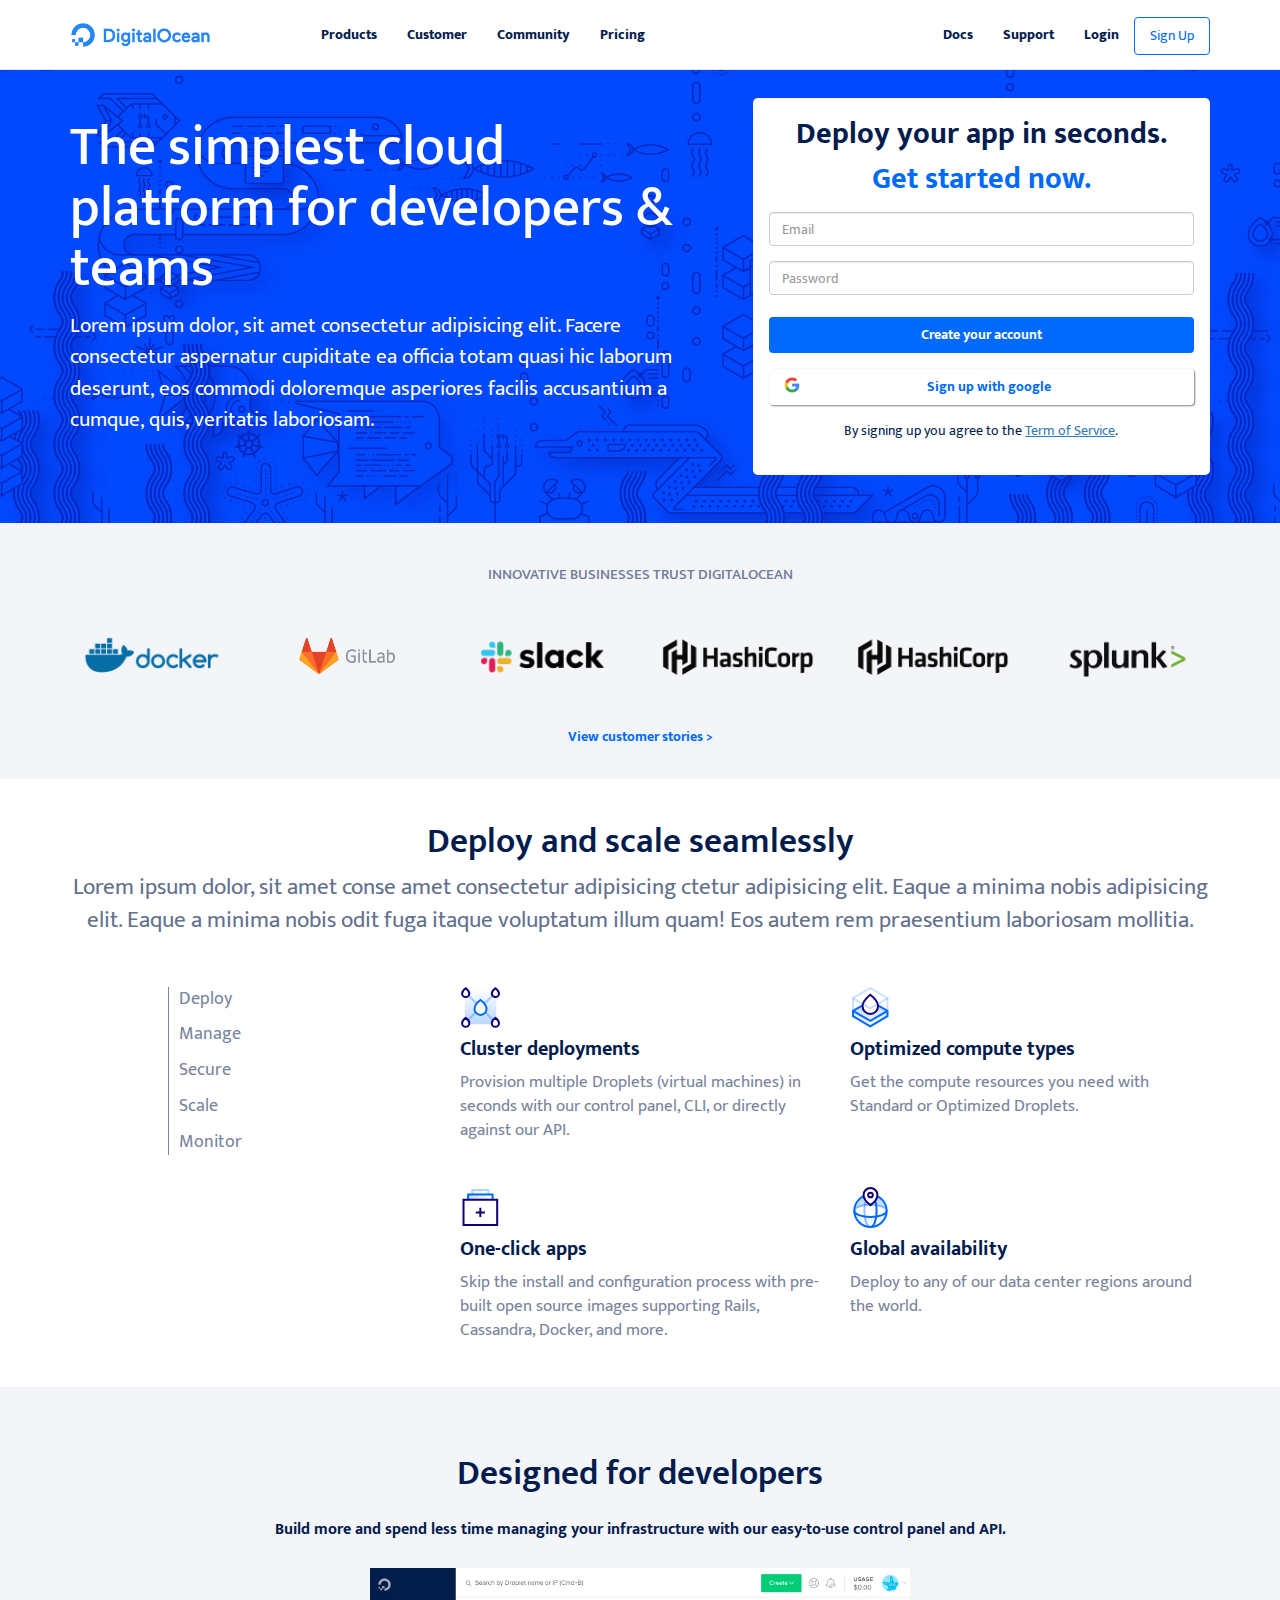
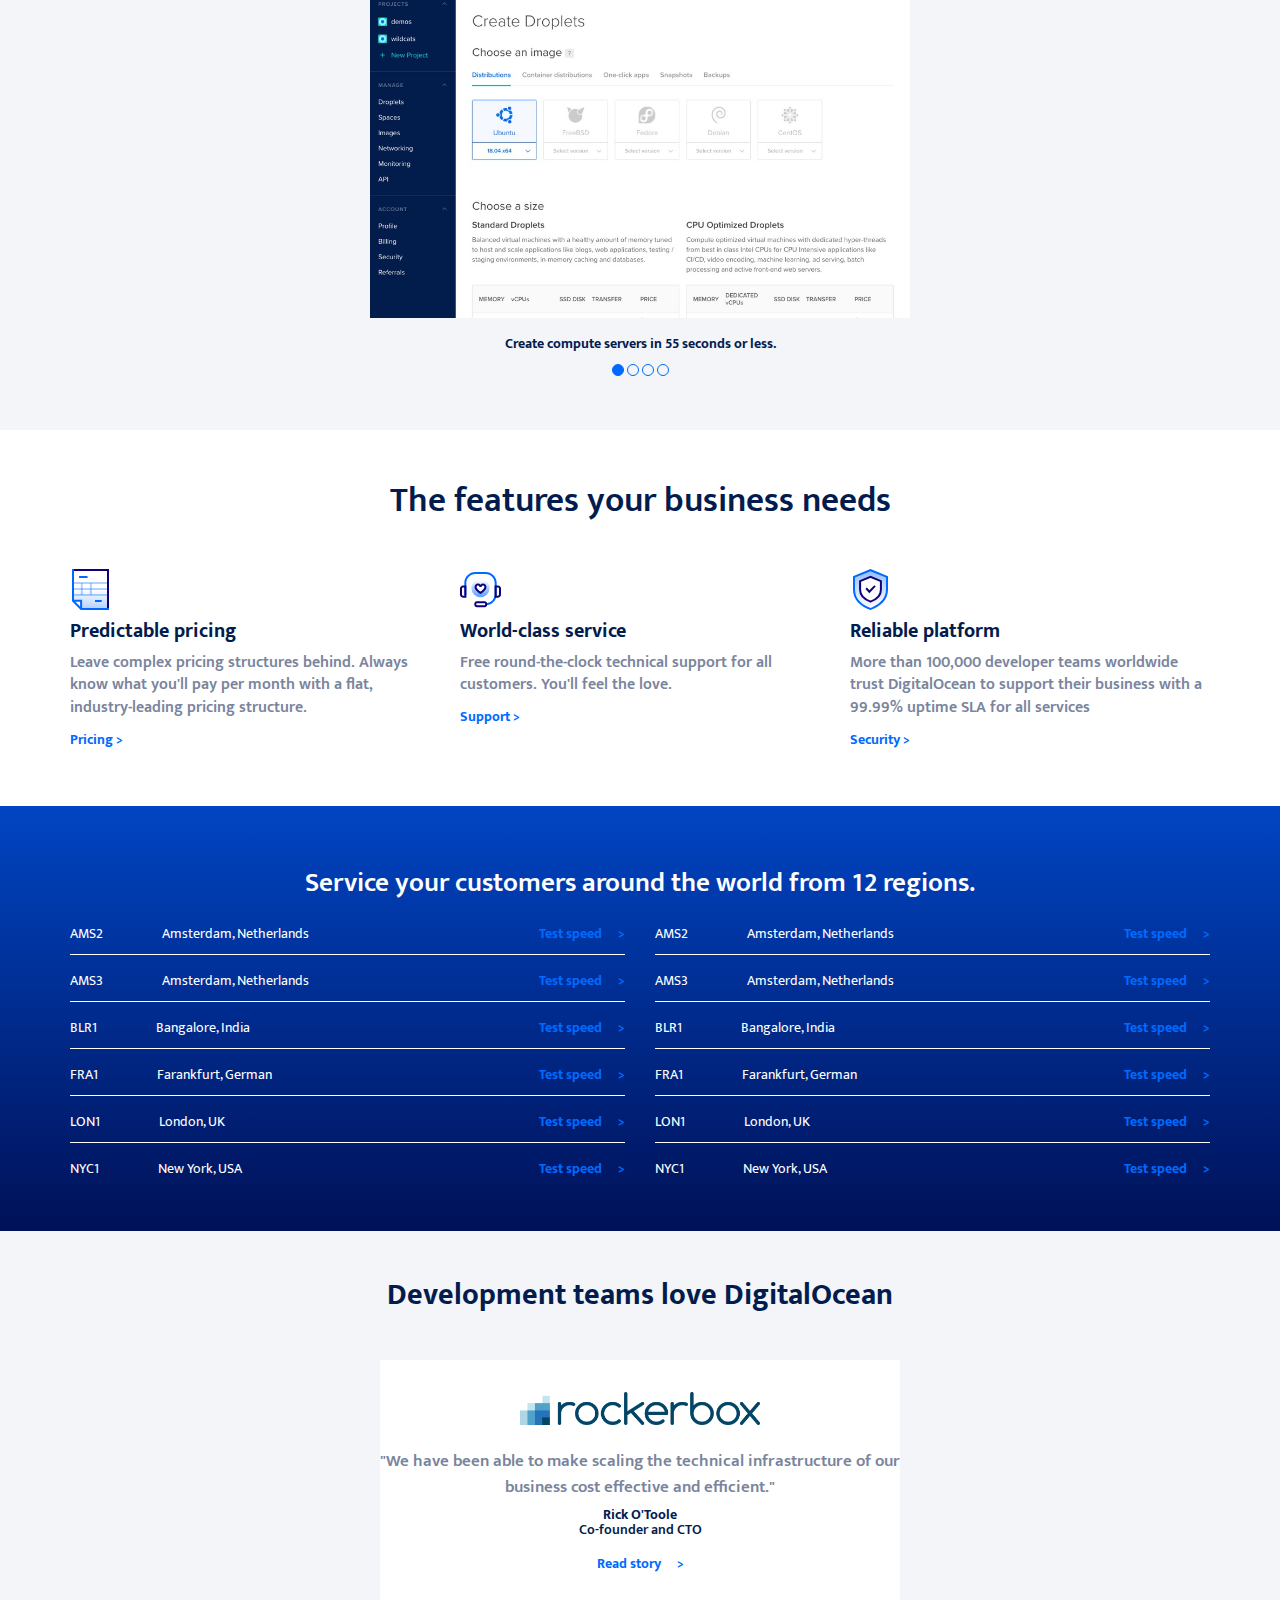
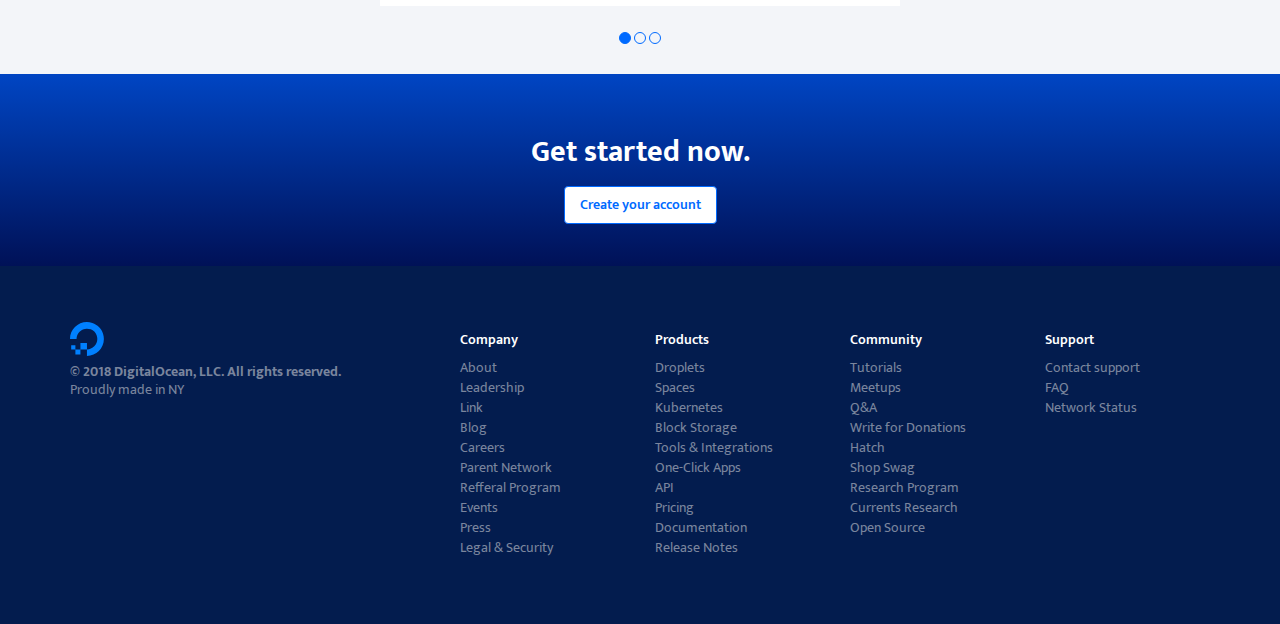
==== commit 689d2eb7: "height nav ok hover nav ok in test" ====
--- a/index-test.html
+++ b/index-test.html
@@ -15,155 +15,170 @@
         <link rel="stylesheet" href="./css/test.css">
         <title>test-ocean</title>
     </head>
+
     <body>
-        <nav class="navbar navbar-default navbar-fixed-top">
-            <div class="container">
-              <!-- Brand and toggle get grouped for better mobile display -->
-              <div class="navbar-header">
-                <button type="button" class="navbar-toggle collapsed" data-toggle="collapse" data-target="#bs-example-navbar-collapse-1" aria-expanded="false">
-                  <span class="sr-only">Toggle navigation</span>
-                  <span class="icon-bar"></span>
-                  <span class="icon-bar"></span>
-                  <span class="icon-bar"></span>
-                </button>
-                <a class="navbar-brand" href="#">
-                    <img src="./img/logo.png" alt="">
-                </a>
-              </div>
-          
-              <!-- Collect the nav links, forms, and other content for toggling -->
-              <div class="collapse navbar-collapse" id="bs-example-navbar-collapse-1">
-                <ul id="link-mid" class="nav navbar-nav">
-                    <li class="dropdown">
-                        <a href="#" class="dropdown-toggle" data-toggle="dropdown" role="button" aria-haspopup="true" aria-expanded="false">Products <span class="caret"></span></a>
-                        <ul class="dropdown-menu">
-                          <li><a href="#">Action</a></li>
-                          <li><a href="#">Another action</a></li>
-                          <li><a href="#">Something else here</a></li>
-                          <li role="separator" class="divider"></li>
-                          <li><a href="#">Separated link</a></li>
-                          <li role="separator" class="divider"></li>
-                          <li><a href="#">One more separated link</a></li>
-                        </ul>
-                      </li>
-                  <li>
-                      <a href="#">Customer</a>
-                 </li>
-                 <li class="dropdown">
-                    <a href="#" class="dropdown-toggle" data-toggle="dropdown" role="button" aria-haspopup="true" aria-expanded="false">Community <span class="caret"></span></a>
-                    <ul class="dropdown-menu">
-                      <li><a href="#">Action</a></li>
-                      <li><a href="#">Another action</a></li>
-                      <li><a href="#">Something else here</a></li>
-                      <li role="separator" class="divider"></li>
-                      <li><a href="#">Separated link</a></li>
-                      <li role="separator" class="divider"></li>
-                      <li><a href="#">One more separated link</a></li>
-                    </ul>
-                  </li>
-                  <li>
-                      <a href="#">Pricing</a>
-                  </li>
+
+      <header>
+        <nav class="navbar my_nav navbar-default navbar-fixed-top">
+          <div class="container">
+            <!-- Brand and toggle get grouped for better mobile display -->
+            <div class="navbar-header">
+              <button type="button" class="navbar-toggle collapsed" data-toggle="collapse" data-target="#bs-example-navbar-collapse-1" aria-expanded="false">
+                <span class="sr-only">Toggle navigation</span>
+                <span class="icon-bar"></span>
+                <span class="icon-bar"></span>
+                <span class="icon-bar"></span>
+              </button>
+              <a class="navbar-brand" href="#">
+                  <img src="./img/logo.png" alt="">
+              </a>
+            </div>
+        
+            <!-- Collect the nav links, forms, and other content for toggling -->
+            <div class="collapse navbar-collapse" id="bs-example-navbar-collapse-1">
+              <ul id="link-mid" class="nav navbar-nav">
+                  <li class="dropdown">
+                      <a href="#" class="dropdown-toggle" data-toggle="dropdown" role="button" aria-haspopup="true" aria-expanded="false">Products 
+                        <span class="my_caret">
+                          <i class="fas fa-chevron-down"></i>
+                        </span>
+                      </a>
+                      <ul class="dropdown-menu">
+                        <li><a href="#">Action</a></li>
+                        <li><a href="#">Another action</a></li>
+                        <li><a href="#">Something else here</a></li>
+                        <li role="separator" class="divider"></li>
+                        <li><a href="#">Separated link</a></li>
+                        <li role="separator" class="divider"></li>
+                        <li><a href="#">One more separated link</a></li>
+                      </ul>
+                    </li>
+                <li>
+                    <a href="#">Customer</a>
+               </li>
+               <li class="dropdown">
+                  <a href="#" class="dropdown-toggle" data-toggle="dropdown" role="button" aria-haspopup="true" aria-expanded="false">Community <span class="my_caret">
+                      <i class="fas fa-chevron-down"></i>
+                    </span>
+                  </a>
+                  <ul class="dropdown-menu">
+                    <li><a href="#">Action</a></li>
+                    <li><a href="#">Another action</a></li>
+                    <li><a href="#">Something else here</a></li>
+                    <li role="separator" class="divider"></li>
+                    <li><a href="#">Separated link</a></li>
+                    <li role="separator" class="divider"></li>
+                    <li><a href="#">One more separated link</a></li>
+                  </ul>
+                </li>
+                <li>
+                    <a href="#">Pricing</a>
+                </li>
+                
+              </ul>
+              <form class="navbar-form navbar-left">
+                
                   
-                </ul>
-                <form class="navbar-form navbar-left">
-                  
-                    
-                </form>
-                <ul class="nav navbar-nav navbar-right">
-                  <li><a href="#">Docs</a></li>
-                  <li class="dropdown">
-                    <a href="#" class="dropdown-toggle" data-toggle="dropdown" role="button" aria-haspopup="true" aria-expanded="false">Support <span class="caret"></span></a>
-                    <ul class="dropdown-menu">
-                      <li><a href="#">Action</a></li>
-                      <li><a href="#">Another action</a></li>
-                      <li><a href="#">Something else here</a></li>
-                      <li role="separator" class="divider"></li>
-                      <li><a href="#">Separated link</a></li>
-                    </ul>
-                    <li><a href="#">Login</a></li>
-                  </li>
-                  <li>
-                      <a class="btn my_btn" href="#">Sign Up</a>
-                  </li>
-                </ul>
-              </div><!-- /.navbar-collapse -->
-            </div><!-- /.container-fluid -->
-          </nav>
-        <!--/nav-->
-
-         <!--jumbotron-->
-        <div id="banner_home">
-            <div class="container">
-                <div class="row">
-                    <div id="heading_jumbo" class="col-xs-12 col-sm-7">
-                        <h1>The simplest cloud platform for developers & teams</h1>
-                        <p>Lorem ipsum dolor, sit amet consectetur adipisicing elit. Facere consectetur aspernatur cupiditate ea officia totam quasi hic laborum deserunt, eos commodi doloremque asperiores facilis accusantium a cumque, quis, veritatis laboriosam.</p>
-                    </div>
-                    <div class="col-xs-12 col-sm-5">
-                        <div class="small_form text-center">
-                            <h4>Deploy your app in seconds.<br>
-                                <span class="lgt_blue"> Get started now.</span>
-                            </h4>
-                        <form action="#" >
-                          <div class="form-group">
-                            <input type="email" class="form-control" id="exampleInputEmail1" placeholder="Email">
-                          </div>
-                          <div class="form-group">
-                            <input type="password" class="form-control" id="exampleInputPassword1" placeholder="Password">
-                          </div>
-                          <div>
-                            <a class="btn btn_form btn_account" href="#">Create your account</a>
-                          </div>
-                          <div>
-                            <a class="btn btn_form btn_google" href="#"> 
-                            <img src="./img/google-icon.png" alt="">Sign up with google</a>
-                          </div>
-                          <p>By signing up you agree to the <a href="#" class="term">Term of Service</a>.</p>
-                        </form>
+              </form>
+              <ul class="nav navbar-nav navbar-right">
+                <li><a href="#">Docs</a></li>
+                <li class="dropdown">
+                  <a href="#" class="dropdown-toggle" data-toggle="dropdown" role="button" aria-haspopup="true" aria-expanded="false">Support
+                    <span class="my_caret">
+                      <i class="fas fa-chevron-down"></i>
+                    </span>
+                  </a>
+                  <ul class="dropdown-menu">
+                    <li><a href="#">Action</a></li>
+                    <li><a href="#">Another action</a></li>
+                    <li><a href="#">Something else here</a></li>
+                    <li role="separator" class="divider"></li>
+                    <li><a href="#">Separated link</a></li>
+                  </ul>
+                  <li><a href="#">Login</a></li>
+                </li>
+                <li>
+                    <a class="btn my_btn" href="#">Sign Up</a>
+                </li>
+              </ul>
+            </div><!-- /.navbar-collapse -->
+          </div><!-- /.container-fluid -->
+        </nav>
+      <!--/nav-->
+
+       <!--jumbotron-->
+      <div id="banner_home">
+          <div class="container">
+              <div class="row">
+                  <div id="heading_jumbo" class="col-xs-12 col-sm-7">
+                      <h1>The simplest cloud platform for developers & teams</h1>
+                      <p>Lorem ipsum dolor, sit amet consectetur adipisicing elit. Facere consectetur aspernatur cupiditate ea officia totam quasi hic laborum deserunt, eos commodi doloremque asperiores facilis accusantium a cumque, quis, veritatis laboriosam.</p>
+                  </div>
+                  <div class="col-xs-12 col-sm-5">
+                      <div class="small_form text-center">
+                          <h4>Deploy your app in seconds.<br>
+                              <span class="lgt_blue"> Get started now.</span>
+                          </h4>
+                      <form action="#" >
+                        <div class="form-group">
+                          <input type="email" class="form-control" id="exampleInputEmail1" placeholder="Email">
                         </div>
-                    </div>
-                </div>
-            </div>
-        </div>
-        <!--/jumbotron-->
-
-         <!--logos-->
-        <div class="logo">
-            <div class="container text-center">
-              <h3>Innovative businesses trust DigitalOcean</h3>
-              <div class="row">
-                <div class="col-xs-6 col-md-2">
-                  <img src="./img/docker.svg" alt="docker logo">
-                </div>
-                <div class="col-xs-6 col-md-2">
-                  <img src="./img/gitlab.svg" alt="gitlab logo">
-                </div>
-                <div class="col-xs-6 col-md-2">
-                  <img src="./img/slack.svg" alt="slack logo">
-                </div>
-                <div class="col-xs-6 col-md-2">
-                  <img src="./img/hashicorp.svg" alt="hashicorp logo">
-                </div>
-                <div class="col-xs-6 col-md-2">
-                  <img src="./img/hashicorp.svg" alt="hashicorp logo">
-                </div>
-                <div class="col-xs-6 col-md-2">
-                  <img src="./img/splunk.svg" alt="gitlab logo">
-                </div>
-                <div class="col-xs-12">
-                  <a class="lgt_blue">View customer stories &#62;</a>
-                </div>
-              </div> <!-- /.row -->
-            </div> <!-- /.container -->
-        </div> <!-- /.logos -->
-
+                        <div class="form-group">
+                          <input type="password" class="form-control" id="exampleInputPassword1" placeholder="Password">
+                        </div>
+                        <div>
+                          <a class="btn btn_form btn_account" href="#">Create your account</a>
+                        </div>
+                        <div>
+                          <a class="btn btn_form btn_google" href="#"> 
+                          <img src="./img/google-icon.png" alt="">Sign up with google</a>
+                        </div>
+                        <p>By signing up you agree to the <a href="#" class="term">Term of Service</a>.</p>
+                      </form>
+                      </div>
+                  </div>
+              </div>
+          </div>
+      </div>
+      <!--/jumbotron-->
+
+       <!--logos-->
+      <div class="logo">
+          <div class="container text-center">
+            <h3>Innovative businesses trust DigitalOcean</h3>
+            <div class="row">
+              <div class="col-xs-6 col-md-2">
+                <img src="./img/docker.svg" alt="docker logo">
+              </div>
+              <div class="col-xs-6 col-md-2">
+                <img src="./img/gitlab.svg" alt="gitlab logo">
+              </div>
+              <div class="col-xs-6 col-md-2">
+                <img src="./img/slack.svg" alt="slack logo">
+              </div>
+              <div class="col-xs-6 col-md-2">
+                <img src="./img/hashicorp.svg" alt="hashicorp logo">
+              </div>
+              <div class="col-xs-6 col-md-2">
+                <img src="./img/hashicorp.svg" alt="hashicorp logo">
+              </div>
+              <div class="col-xs-6 col-md-2">
+                <img src="./img/splunk.svg" alt="gitlab logo">
+              </div>
+              <div class="col-xs-12">
+                <a class="lgt_blue">View customer stories &#62;</a>
+              </div>
+            </div> <!-- /.row -->
+          </div> <!-- /.container -->
+      </div> <!-- /.logos -->
+    </header>
     <!--/header-->
+        
 
     <!--main-->
-
-        <!--deploy-->
-        <section class="container deploy">
+    <main>
+          <!--deploy-->
+          <section class="container deploy">
             <h2 class="text-center">Deploy and scale seamlessly</h2>
             <p class="subhead text-center">Lorem ipsum dolor, sit amet conse amet consectetur adipisicing ctetur adipisicing elit. Eaque a minima nobis adipisicing elit. Eaque a minima nobis odit fuga itaque voluptatum illum quam! Eos autem rem praesentium laboriosam mollitia.</p>
             
@@ -188,7 +203,7 @@
                           <p>Monitor</p>
                         </li>
                       </ul>
-                     </div> <!--ul-->
+                      </div> <!--ul-->
                   </div>
                 </div> <!--col4-->
                 <div class="col-md-8 dep_four_content">
@@ -215,7 +230,7 @@
                       </div>
                     </div>
                 </div>
-                 
+                  
                 </div> <!-- /.row big-->
         </section>
         <!-- /.deploy-->
@@ -233,7 +248,7 @@
                   <img src="./img/slide.jpg" alt="screen-shot">
                   <span class="my_chevron chev_rgt"><i class="fas fa-chevron-right"></i></span>
                   <figcaption>
-                       Create compute servers in 55 seconds or less.
+                        Create compute servers in 55 seconds or less.
                   </figcaption>
                 </figure>
               </div>
@@ -371,164 +386,168 @@
         </section>
         <!--development-->
 
-         <!--last cta-->
+          <!--last cta-->
         <section class="last_cta text-center">
             <h2>Get started now.</h2>
             <a class="btn my_cta" href="#">Create your account</a>
         </section>
         <!--lat cta-->
-
-    <!--main-->
+     </main>
+     <!--main-->
+
     
     <!--footer-->
-        <section class="foot_bg">
-            <div class="container">
-                <div class="row">
-                  <div class="col-xs-12 col-sm-12 col-md-4">
-                    <img src="./img/logo-small.svg" alt="">
-                    <p>
-                      <strong>&copy; 2018 DigitalOcean, LLC. All rights reserved.</strong>
-                    </p>
-                    <p>Proudly made in NY</p>
-                    <ul class="foot_logos">
-                      <li>
-                        <a href=""><i class="fab fa-twitter"></i></a>
-                      </li>
-                      <li>
-                        <a href=""><i class="fab fa-facebook-square"></i></a>
-                      </li>
-                      <li>
-                        <a href=""><i class="fab fa-instagram"></i></a>
-                      </li>
-                      <li>
-                        <a href=""><i class="fab fa-youtube"></i></a>
-                      </li>
-                      <li>
-                        <a href=""><i class="fab fa-linkedin"></i></a>
-                      </li>
-                    </ul>
-                  </div>
-                  <div class="col-xs-12 col-sm-6 col-md-2">
-                    <h6>Company</h6>
-                    <ul class="ul_site_map">
-                      <li>
-                        <a href="#">About</a>
-                      </li>
-                      <li>
-                        <a href="#">Leadership</a>
-                      </li>
-                      <li>
-                        <a href="#">Link</a>
-                      </li>
-                      <li>
-                        <a href="#">Blog</a>
-                      </li>
-                      <li>
-                        <a href="#">Careers</a>
-                      </li>
-                      <li>
-                        <a href="#">Parent Network</a>
-                      </li>
-                      <li>
-                        <a href="#">Refferal Program</a>
-                      </li>
-                      <li>
-                        <a href="#">Events</a>
-                      </li>
-                      <li>
-                        <a href="#">Press</a>
-                      </li>
-                      <li>
-                        <a href="#">Legal & Security</a>
-                      </li>
-                    </ul>
-                  </div>
-
-                  <div class="col-xs-12 col-sm-6 col-md-2">
-                    <h6>Products</h6>
-                    <ul class="ul_site_map">
-                      <li>
-                        <a href="#">Droplets</a>
-                      </li>
-                      <li>
-                        <a href="#">Spaces</a>
-                      </li>
-                      <li>
-                        <a href="#">Kubernetes</a>
-                      </li>
-                      <li>
-                        <a href="#">Block Storage</a>
-                      </li>
-                      <li>
-                        <a href="#">Tools & Integrations</a>
-                      </li>
-                      <li>
-                        <a href="#">One-Click Apps</a>
-                      </li>
-                      <li>
-                        <a href="#">API</a>
-                      </li>
-                      <li>
-                        <a href="#">Pricing</a>
-                      </li>
-                      <li>
-                        <a href="#">Documentation</a>
-                      </li>
-                      <li>
-                        <a href="#">Release Notes</a>
-                      </li>
-                    </ul>
-                  </div>
-                  <div class="col-xs-12 col-sm-6 col-md-2">
-                    <h6>Community</h6>
-                    <ul class="ul_site_map">
-                      <li>
-                        <a href="#">Tutorials</a>
-                      </li>
-                      <li>
-                        <a href="#">Meetups</a>
-                      </li>
-                      <li>
-                        <a href="#">Q&A</a>
-                      </li>
-                      <li>
-                        <a href="#">Write for Donations</a>
-                      </li>
-                      <li>
-                        <a href="#">Hatch</a>
-                      </li>
-                      <li>
-                        <a href="#">Shop Swag</a>
-                      </li>
-                      <li>
-                        <a href="#">Research Program</a>
-                      </li>
-                      <li>
-                        <a href="#">Currents Research</a>
-                      </li>
-                      <li>
-                        <a href="#">Open Source</a>
-                      </li>
-                    </ul>
-                  </div>
-                  <div class="col-xs-12 col-sm-6 col-md-2">
-                    <h6>Support</h6>
-                    <ul class="ul_site_map">
-                      <li>
-                        <a href="#">Contact support</a>
-                      </li>
-                      <li>
-                        <a href="#">FAQ</a>
-                      </li>
-                      <li>
-                        <a href="#">Network Status</a>
-                      </li>
-                    </ul>                    
-                  </div>
-                </div> <!-- /.row -->
-            </div> <!-- /.container --> 
-        </section>
+    <footer>
+      <section class="foot_bg">
+        <div class="container">
+            <div class="row">
+              <div class="col-xs-12 col-sm-12 col-md-4">
+                <img src="./img/logo-small.svg" alt="">
+                <p class="my_credits">
+                  <strong>&copy; 2018 DigitalOcean, LLC. All rights reserved.</strong>
+                </p>
+                <p class="my_made">Proudly made in NY</p>
+                <ul class="foot_logos">
+                  <li>
+                    <a href=""><i class="fab fa-twitter"></i></a>
+                  </li>
+                  <li>
+                    <a href=""><i class="fab fa-facebook-square"></i></a>
+                  </li>
+                  <li>
+                    <a href=""><i class="fab fa-instagram"></i></a>
+                  </li>
+                  <li>
+                    <a href=""><i class="fab fa-youtube"></i></a>
+                  </li>
+                  <li>
+                    <a href=""><i class="fab fa-linkedin"></i></a>
+                  </li>
+                </ul>
+              </div>
+              <div class="col-xs-12 col-sm-6 col-md-2">
+                <h6>Company</h6>
+                <ul class="ul_site_map">
+                  <li>
+                    <a href="#">About</a>
+                  </li>
+                  <li>
+                    <a href="#">Leadership</a>
+                  </li>
+                  <li>
+                    <a href="#">Link</a>
+                  </li>
+                  <li>
+                    <a href="#">Blog</a>
+                  </li>
+                  <li>
+                    <a href="#">Careers</a>
+                  </li>
+                  <li>
+                    <a href="#">Parent Network</a>
+                  </li>
+                  <li>
+                    <a href="#">Refferal Program</a>
+                  </li>
+                  <li>
+                    <a href="#">Events</a>
+                  </li>
+                  <li>
+                    <a href="#">Press</a>
+                  </li>
+                  <li>
+                    <a href="#">Legal & Security</a>
+                  </li>
+                </ul>
+              </div>
+
+              <div class="col-xs-12 col-sm-6 col-md-2">
+                <h6>Products</h6>
+                <ul class="ul_site_map">
+                  <li>
+                    <a href="#">Droplets</a>
+                  </li>
+                  <li>
+                    <a href="#">Spaces</a>
+                  </li>
+                  <li>
+                    <a href="#">Kubernetes</a>
+                  </li>
+                  <li>
+                    <a href="#">Block Storage</a>
+                  </li>
+                  <li>
+                    <a href="#">Tools & Integrations</a>
+                  </li>
+                  <li>
+                    <a href="#">One-Click Apps</a>
+                  </li>
+                  <li>
+                    <a href="#">API</a>
+                  </li>
+                  <li>
+                    <a href="#">Pricing</a>
+                  </li>
+                  <li>
+                    <a href="#">Documentation</a>
+                  </li>
+                  <li>
+                    <a href="#">Release Notes</a>
+                  </li>
+                </ul>
+              </div>
+              <div class="col-xs-12 col-sm-6 col-md-2">
+                <h6>Community</h6>
+                <ul class="ul_site_map">
+                  <li>
+                    <a href="#">Tutorials</a>
+                  </li>
+                  <li>
+                    <a href="#">Meetups</a>
+                  </li>
+                  <li>
+                    <a href="#">Q&A</a>
+                  </li>
+                  <li>
+                    <a href="#">Write for Donations</a>
+                  </li>
+                  <li>
+                    <a href="#">Hatch</a>
+                  </li>
+                  <li>
+                    <a href="#">Shop Swag</a>
+                  </li>
+                  <li>
+                    <a href="#">Research Program</a>
+                  </li>
+                  <li>
+                    <a href="#">Currents Research</a>
+                  </li>
+                  <li>
+                    <a href="#">Open Source</a>
+                  </li>
+                </ul>
+              </div>
+              <div class="col-xs-12 col-sm-6 col-md-2">
+                <h6>Support</h6>
+                <ul class="ul_site_map">
+                  <li>
+                    <a href="#">Contact support</a>
+                  </li>
+                  <li>
+                    <a href="#">FAQ</a>
+                  </li>
+                  <li>
+                    <a href="#">Network Status</a>
+                  </li>
+                </ul>                    
+              </div>
+            </div> <!-- /.row -->
+        </div> <!-- /.container --> 
+       </section>
+     </footer>
     <!--footer-->
+
         
         <!-- jQuery (necessary for Bootstrap's JavaScript plugins) -->
         <script src="https://ajax.googleapis.com/ajax/libs/jquery/1.12.4/jquery.min.js"></script>
--- a/css/test.css
+++ b/css/test.css
@@ -7,18 +7,35 @@
     /* border-color: #031C4E; debug */
     color: #031C4E;
     font-weight: 800;
+    /* display: flex;
+    align-items: center; soluzione easy per desktop NO MOBILE*/
+}
+.navbar {
+    min-height: 70px;
+    padding-top: 10px;
+    margin-bottom: 20px;
 }
 .navbar-default .navbar-nav>li>a {
     color: #031C4E;
+}
+.navbar-default .navbar-nav>li>a:hover {
+    color: #006AFF;
 }
 .navbar-nav {
     margin: 0 0;
 }
+.navbar-brand {
+    padding: 12px 15px;
+}
 .navbar-brand img {
     height: 100%;
 }
 #link-mid {
     margin-left: 0; /*soluzine da rivedere*/
+}
+
+.my_caret i.fas {
+    font-size: 10px;
 }
 /* repeted in @media query to get hamburger icon styled */
 .navbar-fixed-bottom .navbar-collapse, .navbar-fixed-top .navbar-collapse {
@@ -351,6 +368,12 @@
     list-style: none;
     padding-inline-start: 0;
 }
+p.my_credits {
+    line-height: 0;
+}
+p.my_made {
+    line-height: 15px;
+}
 .foot_logos li {
     height: 16px;
     display: inline-block;
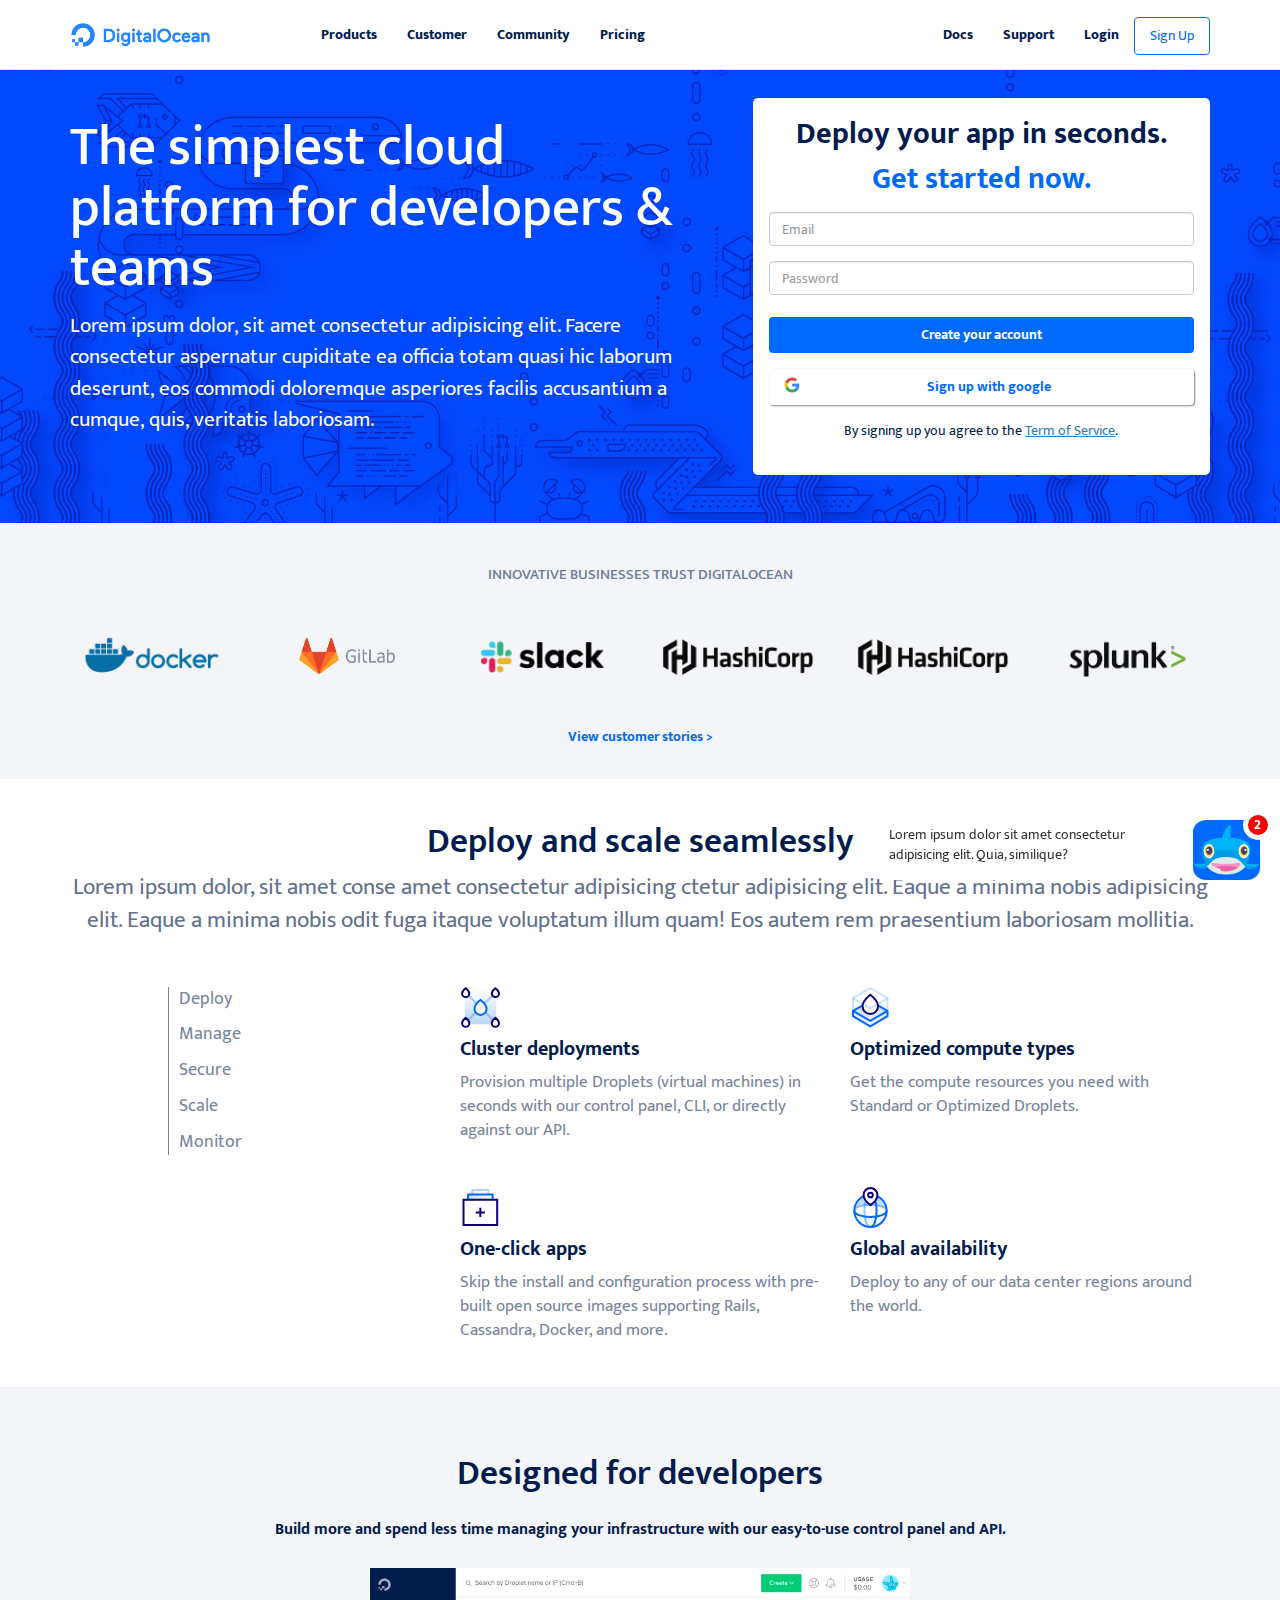
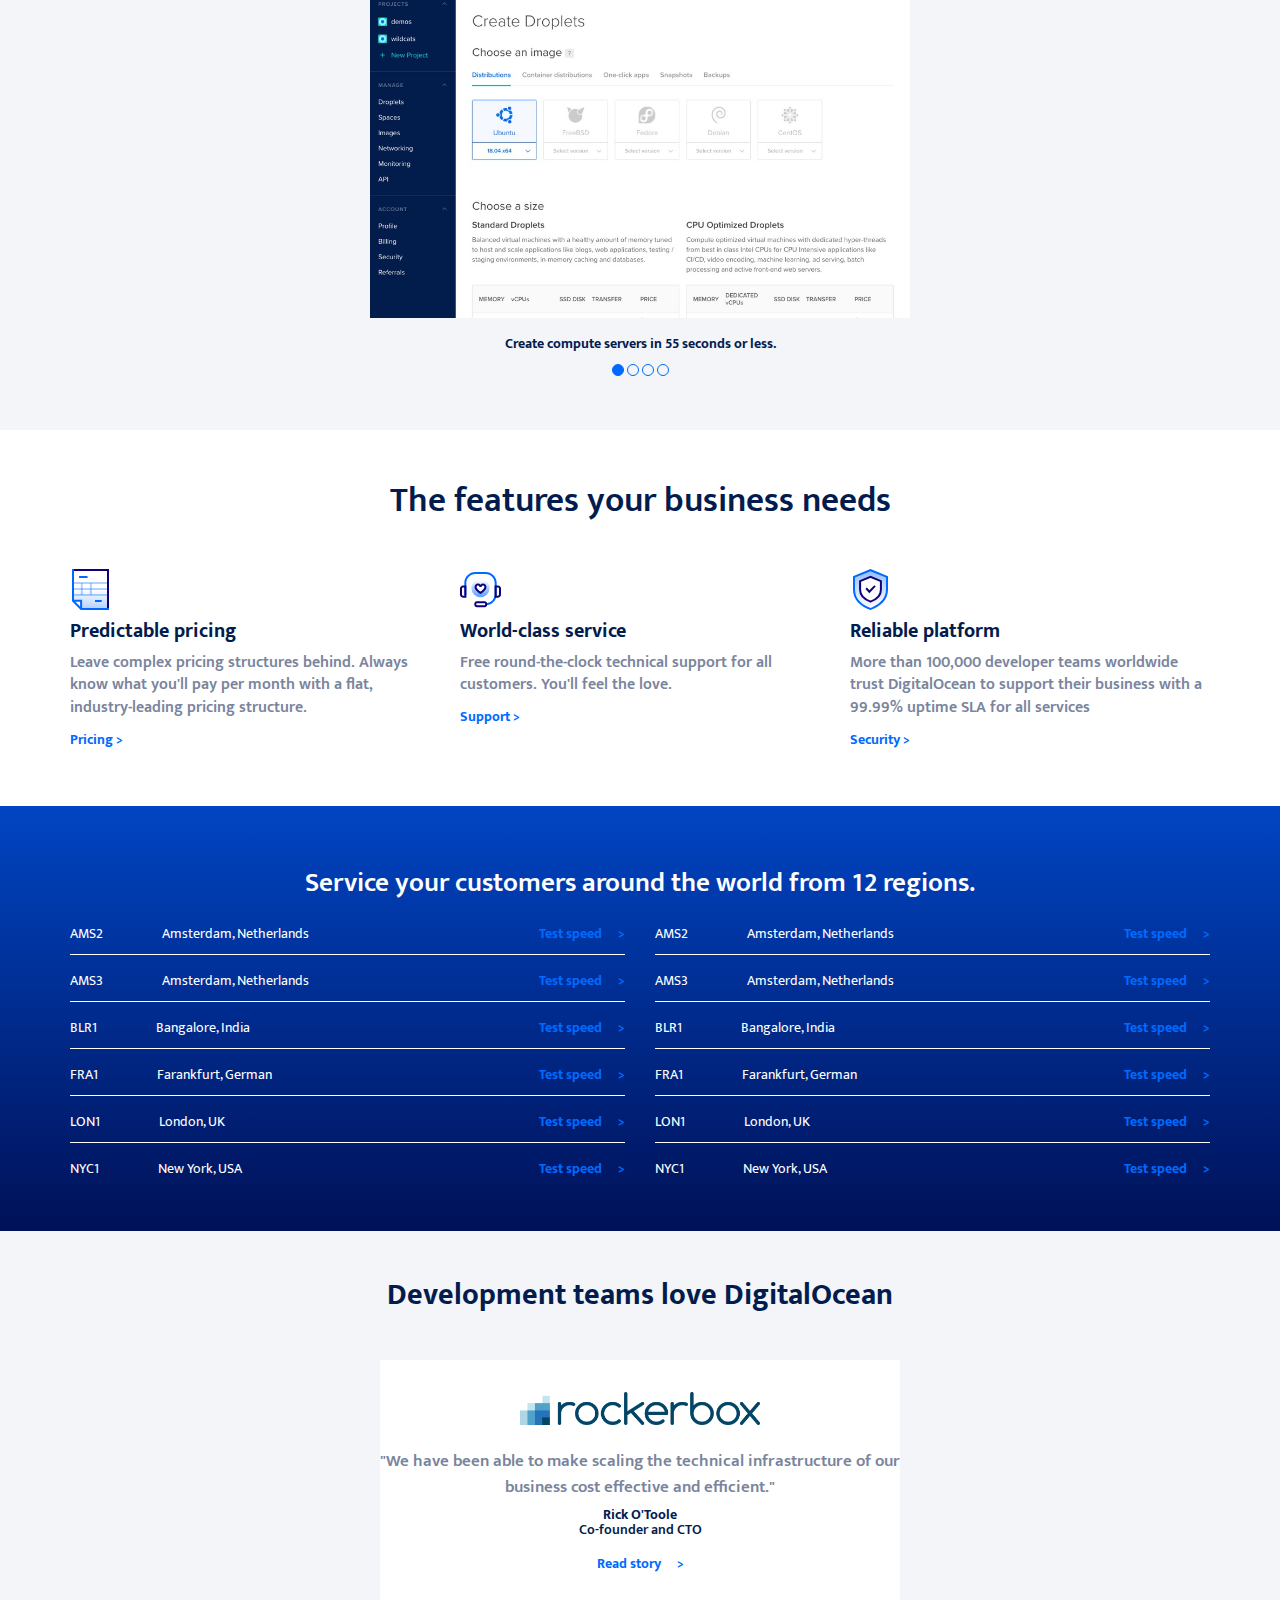
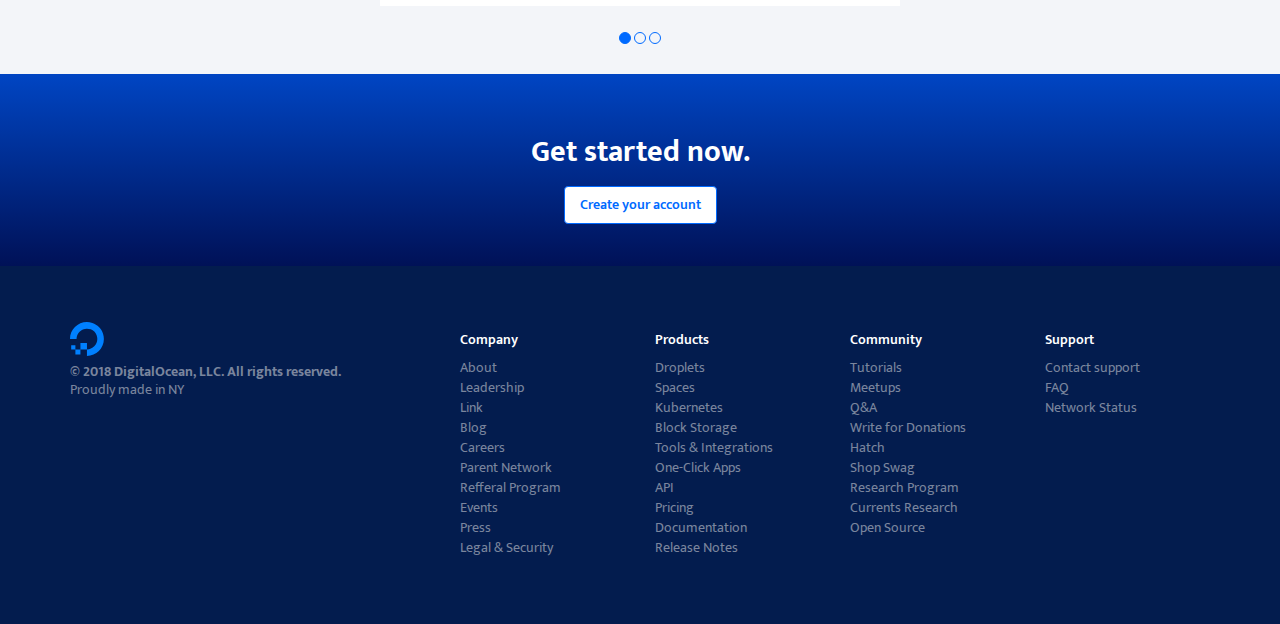
==== commit b36b0fc5: "shark desktop ok" ====
--- a/index-test.html
+++ b/index-test.html
@@ -545,6 +545,20 @@
             </div> <!-- /.row -->
         </div> <!-- /.container --> 
        </section>
+
+       <!--EXTRA SECTION-->
+       <div class="shark_wrap">
+         <div class="chat">
+           <p>Lorem ipsum dolor sit amet consectetur adipisicing elit. Quia, similique?</p>
+         </div>
+         <div class="shark_bg">
+            <img src="./img/shark.png" alt="shark">
+            <div class="notification">
+              <span>2</span>
+            </div> <!-- /.notify-->
+          </div> <!-- /.shark bg-->
+        </div> <!-- /.shark wrap-->
+
      </footer>
     <!--footer-->
 
--- a/css/test.css
+++ b/css/test.css
@@ -391,6 +391,55 @@
     color: #fff;
 }
 
+/* EXTRA SECTION SHARK*/
+footer {
+    position: relative;
+}
+.shark_wrap {
+    
+    position: fixed;
+    bottom: 20px;
+    right: 20px;
+}
+.chat {
+    width: 300px;
+    height: 60px;
+    padding: 0px 15px;
+    background-color: #fff;
+    border-radius: 15px;
+    display: inline-block;
+    vertical-align: middle;
+    margin-right: 16px;
+}
+.chat p {
+    margin: 5px 0 0px;
+    padding: 0;
+}
+.shark_bg {
+    padding: 5px 0;
+    background-color: #006AFF;
+    border-radius: 20%;
+    display: inline-block;
+    position: relative;
+}
+.shark_bg img {
+    height: 50px;
+}
+.notification {
+    height: 30px;
+    width: 30px;
+    border-radius: 50%;
+    color: #fff;
+    font-weight: 800;
+    text-align: center;
+    background-color: red;
+    border: 5px solid #fff;
+    position: absolute;
+    bottom: 40px;
+    left: 50px;
+}
+
+
 
 
 /* Small devices (tablets, 768px and up) */ 
